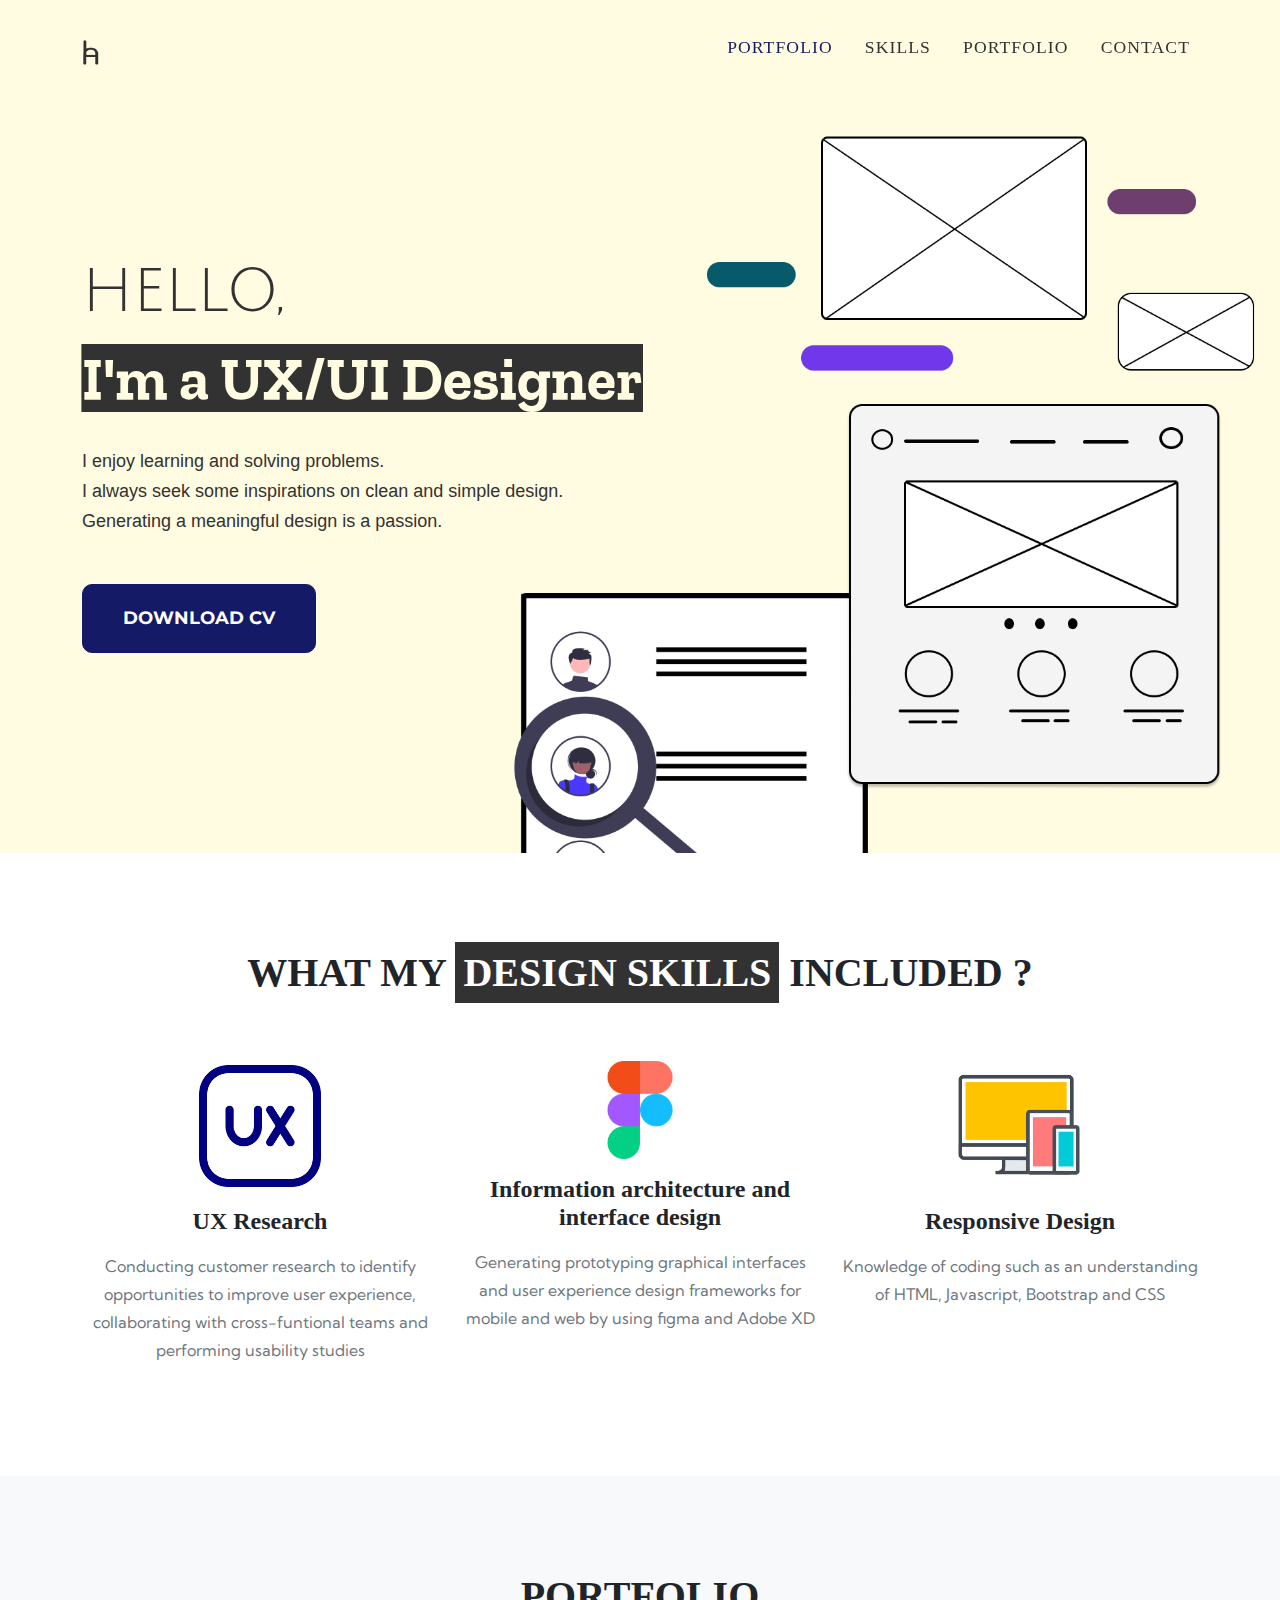
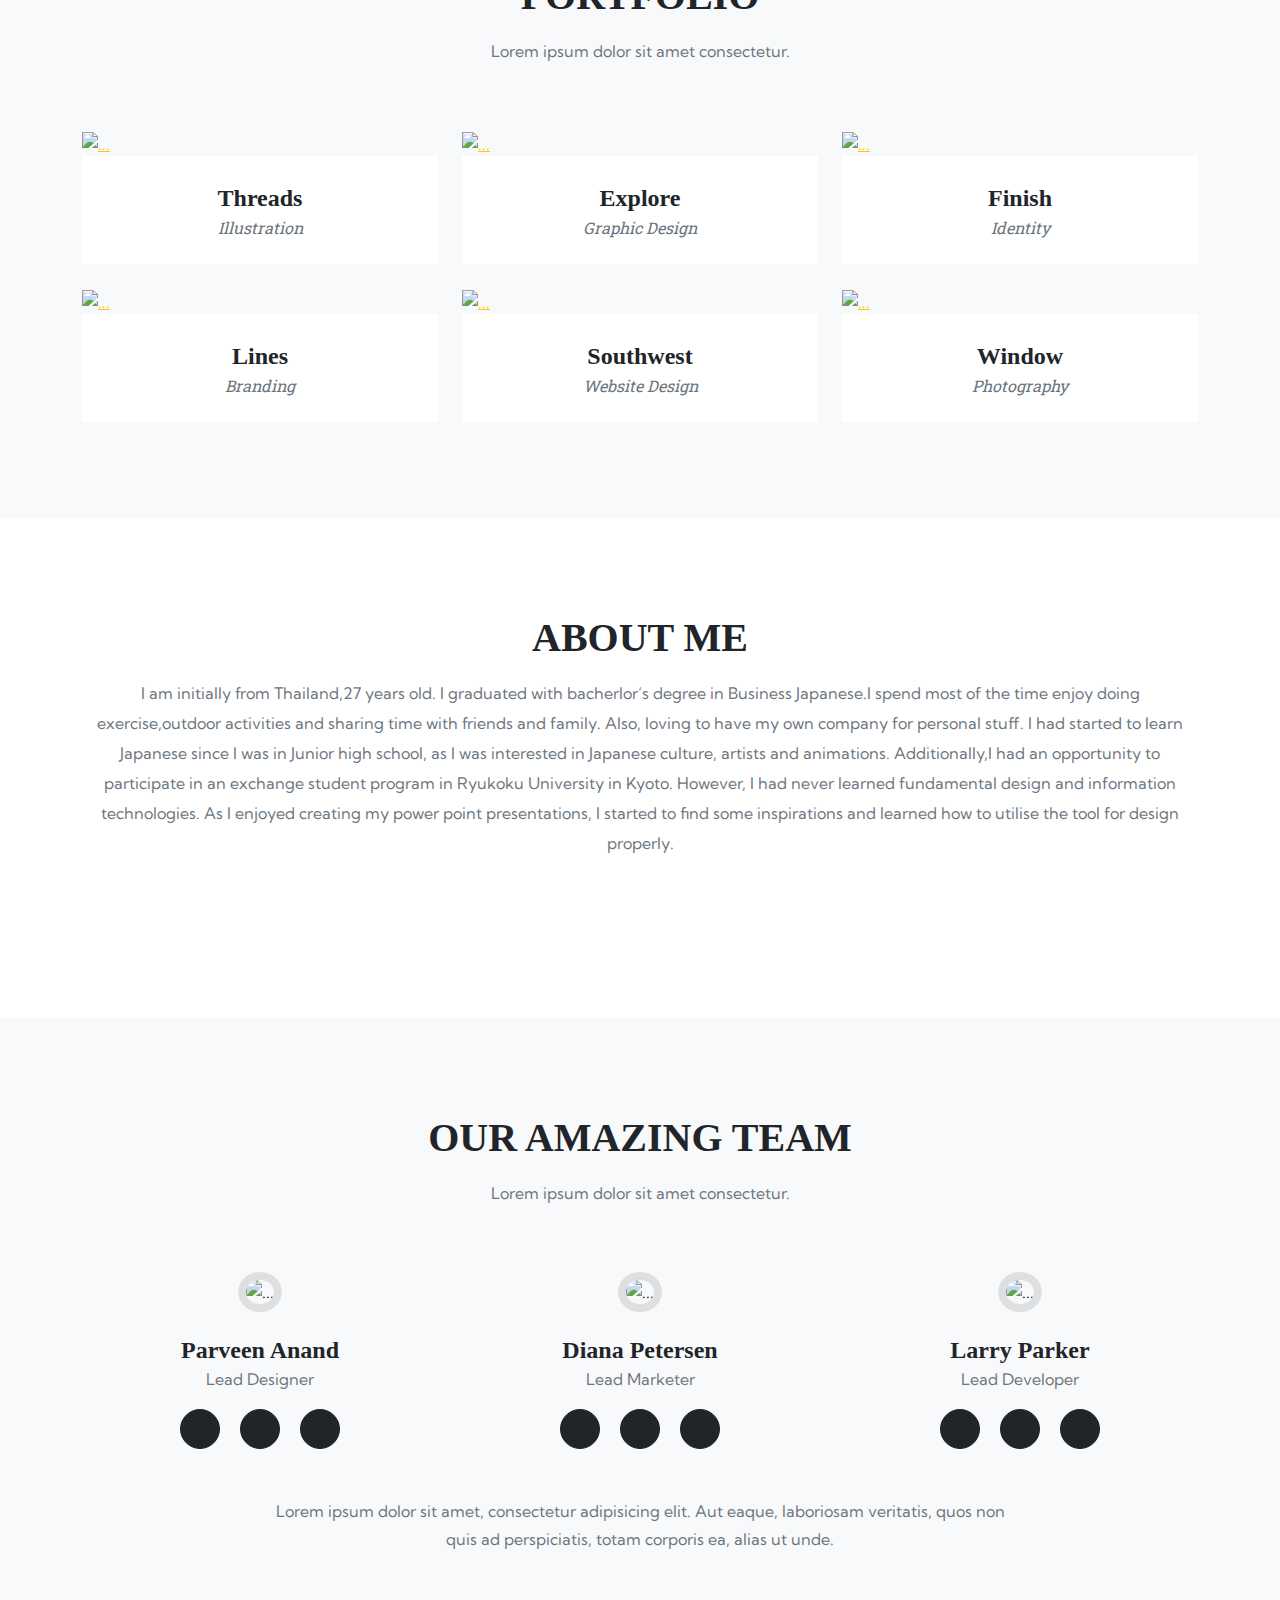
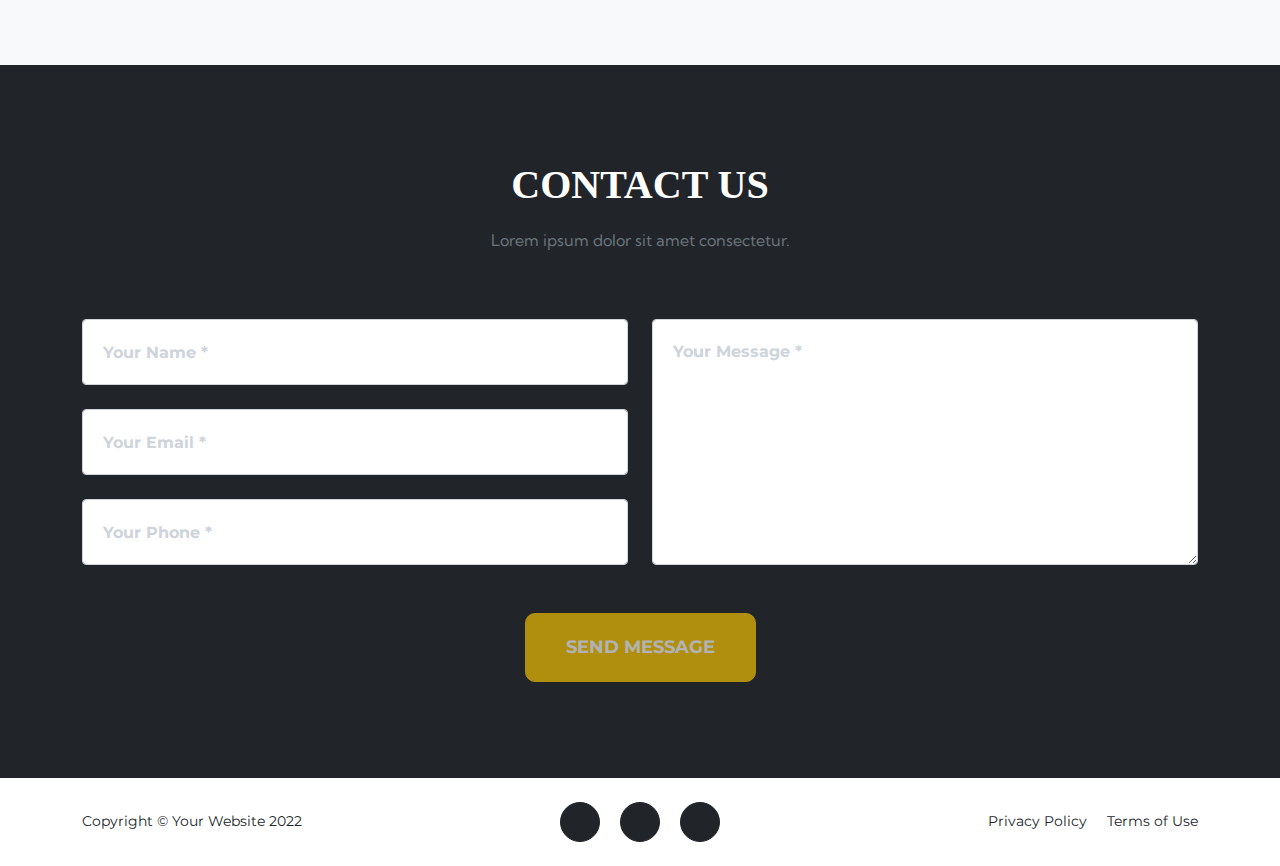
==== index2.html @ 6f72681f "added" ====
<!DOCTYPE html>
<html lang="en">
    <head>
        <meta charset="utf-8" />
        <meta name="viewport" content="width=device-width, initial-scale=1, shrink-to-fit=no" />
        <meta name="description" content="" />
        <meta name="author" content="" />
        <title>Agency - Start Bootstrap Theme</title>
        <!-- Favicon-->
        <link rel="icon" type="image/x-icon" href="assets/favicon.ico" />
        <!-- Font Awesome icons (free version)-->
        <script src="https://use.fontawesome.com/releases/v6.1.0/js/all.js" crossorigin="anonymous"></script>
        <!-- Google fonts-->
        <link href="https://fonts.googleapis.com/css2?family=Kumbh+Sans&display=swap" rel="stylesheet">
        <link href="https://fonts.googleapis.com/css2?family=Kosugi+Maru&family=Poiret+One&family=Zilla+Slab+Highlight&display=swap" rel="stylesheet">
        <link href="https://fonts.googleapis.com/css2?family=Julius+Sans+One&family=Zilla+Slab+Highlight:wght@700&display=swap" rel="stylesheet">
        <link href="https://fonts.googleapis.com/css2?family=Poiret+One&family=Zilla+Slab+Highlight&display=swap" rel="stylesheet">
        <link href="https://fonts.googleapis.com/css?family=Montserrat:400,700" rel="stylesheet" type="text/css" />
        <link href="https://fonts.googleapis.com/css?family=Roboto+Slab:400,100,300,700" rel="stylesheet" type="text/css" />
        <!-- Core theme CSS (includes Bootstrap)-->
        <link href="./css/styles2.css" rel="stylesheet" />
    </head>
    <body id="page-top">
        <!-- Navigation-->
        <nav class="navbar navbar-expand-lg fixed-top" id="mainNav">
            <div class="container">
                <a class="navbar-brand" href="#page-top"><img src="./logo5.png" alt="..." /></a>
                <button class="navbar-toggler" type="button" data-bs-toggle="collapse" data-bs-target="#navbarResponsive" aria-controls="navbarResponsive" aria-expanded="false" aria-label="Toggle navigation">
                    Menu
                    <i class="fas fa-bars ms-1"></i>
                </button>
                <div class="collapse navbar-collapse" id="navbarResponsive">
                    <ul class="navbar-nav text-uppercase ms-auto py-4 py-lg-0">
                        <li class="nav-item"><a class="nav-link" href="#portfolio">Portfolio</a></li>
                        <li class="nav-item"><a class="nav-link" href="#about">Skills</a></li>
                        <li class="nav-item"><a class="nav-link" href="#team">Portfolio</a></li>
                        <li class="nav-item"><a class="nav-link" href="#contact">Contact</a></li>
                    </ul>
                </div>
            </div>
        </nav>
        <!-- Masthead-->
        <header class="masthead">
            <div class="container">
                <div class="masthead-subheading">HELLO,</div>
                <div class="masthead-heading">I'm a UX/UI Designer</div>
                <div class="masthead-content">I enjoy learning and solving problems.
                    <br>I always seek some inspirations on clean and simple design. <br>Generating a meaningful design is a passion.</div>
                <a class="btn btn-primary btn-xl text-uppercase" href="#services">Download CV</a>
            </div>
        </header>
        <!-- Services-->
        <section class="page-section" id="services">
            <div class="container">
                <div class="text-center">
                    <h2 class="section-heading text-uppercase">What my <mark>design skills</mark>
                        included ?</h2>
                    <h3 class="section-subheading text-muted"></h3>
                </div>
                <div class="row text-center">
                    <div class="col-md-4">
                        <span class="fa-stack fa-4x">
                            <img src="./What-is-UX-Research.png" alt="" width="130px";>
                        </span>
                        <h4 class="my-3">UX Research</h4>
                        <p class="text-muted">Conducting customer research to identify opportunities to improve user experience, collaborating with cross-funtional teams and performing usability studies</p>
                    </div>
                    <div class="col-md-4">
                        <span class="fa-stack fa-4x">
                            <img src="./figma-1-logo.png" alt="" width="130px";>
                        </span>
                        <h4 class="my-3">Information architecture and interface design</h4>
                        <p class="text-muted">Generating prototyping graphical interfaces and user experience design frameworks for mobile and web by using figma and Adobe XD</p>
                    </div>
                    <div class="col-md-4">
                        <span class="fa-stack fa-4x">
                            <img src="./icon-responsive-9.jpg.png" alt=""width="130";>
                        </span>
                        <h4 class="my-3">Responsive Design</h4>
                        <p class="text-muted">Knowledge of coding such as an understanding of HTML, Javascript, Bootstrap and CSS</p>
                    </div>
                </div>
            </div>
        </section>
        <!-- Portfolio Grid-->
        <section class="page-section bg-light" id="portfolio">
            <div class="container">
                <div class="text-center">
                    <h2 class="section-heading text-uppercase">Portfolio</h2>
                    <h3 class="section-subheading text-muted">Lorem ipsum dolor sit amet consectetur.</h3>
                </div>
                <div class="row">
                    <div class="col-lg-4 col-sm-6 mb-4">
                        <!-- Portfolio item 1-->
                        <div class="portfolio-item">
                            <a class="portfolio-link" data-bs-toggle="modal" href="#portfolioModal1">
                                <div class="portfolio-hover">
                                    <div class="portfolio-hover-content"><i class="fas fa-plus fa-3x"></i></div>
                                </div>
                                <img class="img-fluid" src="assets/img/portfolio/1.jpg" alt="..." />
                            </a>
                            <div class="portfolio-caption">
                                <div class="portfolio-caption-heading">Threads</div>
                                <div class="portfolio-caption-subheading text-muted">Illustration</div>
                            </div>
                        </div>
                    </div>
                    <div class="col-lg-4 col-sm-6 mb-4">
                        <!-- Portfolio item 2-->
                        <div class="portfolio-item">
                            <a class="portfolio-link" data-bs-toggle="modal" href="#portfolioModal2">
                                <div class="portfolio-hover">
                                    <div class="portfolio-hover-content"><i class="fas fa-plus fa-3x"></i></div>
                                </div>
                                <img class="img-fluid" src="assets/img/portfolio/2.jpg" alt="..." />
                            </a>
                            <div class="portfolio-caption">
                                <div class="portfolio-caption-heading">Explore</div>
                                <div class="portfolio-caption-subheading text-muted">Graphic Design</div>
                            </div>
                        </div>
                    </div>
                    <div class="col-lg-4 col-sm-6 mb-4">
                        <!-- Portfolio item 3-->
                        <div class="portfolio-item">
                            <a class="portfolio-link" data-bs-toggle="modal" href="#portfolioModal3">
                                <div class="portfolio-hover">
                                    <div class="portfolio-hover-content"><i class="fas fa-plus fa-3x"></i></div>
                                </div>
                                <img class="img-fluid" src="assets/img/portfolio/3.jpg" alt="..." />
                            </a>
                            <div class="portfolio-caption">
                                <div class="portfolio-caption-heading">Finish</div>
                                <div class="portfolio-caption-subheading text-muted">Identity</div>
                            </div>
                        </div>
                    </div>
                    <div class="col-lg-4 col-sm-6 mb-4 mb-lg-0">
                        <!-- Portfolio item 4-->
                        <div class="portfolio-item">
                            <a class="portfolio-link" data-bs-toggle="modal" href="#portfolioModal4">
                                <div class="portfolio-hover">
                                    <div class="portfolio-hover-content"><i class="fas fa-plus fa-3x"></i></div>
                                </div>
                                <img class="img-fluid" src="assets/img/portfolio/4.jpg" alt="..." />
                            </a>
                            <div class="portfolio-caption">
                                <div class="portfolio-caption-heading">Lines</div>
                                <div class="portfolio-caption-subheading text-muted">Branding</div>
                            </div>
                        </div>
                    </div>
                    <div class="col-lg-4 col-sm-6 mb-4 mb-sm-0">
                        <!-- Portfolio item 5-->
                        <div class="portfolio-item">
                            <a class="portfolio-link" data-bs-toggle="modal" href="#portfolioModal5">
                                <div class="portfolio-hover">
                                    <div class="portfolio-hover-content"><i class="fas fa-plus fa-3x"></i></div>
                                </div>
                                <img class="img-fluid" src="assets/img/portfolio/5.jpg" alt="..." />
                            </a>
                            <div class="portfolio-caption">
                                <div class="portfolio-caption-heading">Southwest</div>
                                <div class="portfolio-caption-subheading text-muted">Website Design</div>
                            </div>
                        </div>
                    </div>
                    <div class="col-lg-4 col-sm-6">
                        <!-- Portfolio item 6-->
                        <div class="portfolio-item">
                            <a class="portfolio-link" data-bs-toggle="modal" href="#portfolioModal6">
                                <div class="portfolio-hover">
                                    <div class="portfolio-hover-content"><i class="fas fa-plus fa-3x"></i></div>
                                </div>
                                <img class="img-fluid" src="assets/img/portfolio/6.jpg" alt="..." />
                            </a>
                            <div class="portfolio-caption">
                                <div class="portfolio-caption-heading">Window</div>
                                <div class="portfolio-caption-subheading text-muted">Photography</div>
                            </div>
                        </div>
                    </div>
                </div>
            </div>
        </section>
        <!-- About-->
        <section class="page-section" id="about">
            <div class="container">
                <div class="text-center">
                    <h2 class="section-heading text-uppercase">About me</h2>
                    <h3 class="section-subheading text-muted">I am initially from Thailand,27 years old. I graduated with bacherlor’s degree in Business Japanese.I spend most of the time enjoy doing exercise,outdoor activities and sharing time with friends and family. 
                        Also, loving to have my own company for personal stuff. I had started to learn Japanese since I was in Junior high school,
                        as I was interested in Japanese culture, artists and animations. Additionally,I had an opportunity to participate in
                         an exchange student program in Ryukoku University in Kyoto. However, I had never learned fundamental design and information technologies. 
                         As I enjoyed creating my power point presentations, I started to find some inspirations and learned how to utilise 
                         the tool for design properly.</h3>
                </div>
               
            </div>
        </section>
        <!-- Team-->
        <section class="page-section bg-light" id="team">
            <div class="container">
                <div class="text-center">
                    <h2 class="section-heading text-uppercase">Our Amazing Team</h2>
                    <h3 class="section-subheading text-muted">Lorem ipsum dolor sit amet consectetur.</h3>
                </div>
                <div class="row">
                    <div class="col-lg-4">
                        <div class="team-member">
                            <img class="mx-auto rounded-circle" src="assets/img/team/1.jpg" alt="..." />
                            <h4>Parveen Anand</h4>
                            <p class="text-muted">Lead Designer</p>
                            <a class="btn btn-dark btn-social mx-2" href="#!" aria-label="Parveen Anand Twitter Profile"><i class="fab fa-twitter"></i></a>
                            <a class="btn btn-dark btn-social mx-2" href="#!" aria-label="Parveen Anand Facebook Profile"><i class="fab fa-facebook-f"></i></a>
                            <a class="btn btn-dark btn-social mx-2" href="#!" aria-label="Parveen Anand LinkedIn Profile"><i class="fab fa-linkedin-in"></i></a>
                        </div>
                    </div>
                    <div class="col-lg-4">
                        <div class="team-member">
                            <img class="mx-auto rounded-circle" src="assets/img/team/2.jpg" alt="..." />
                            <h4>Diana Petersen</h4>
                            <p class="text-muted">Lead Marketer</p>
                            <a class="btn btn-dark btn-social mx-2" href="#!" aria-label="Diana Petersen Twitter Profile"><i class="fab fa-twitter"></i></a>
                            <a class="btn btn-dark btn-social mx-2" href="#!" aria-label="Diana Petersen Facebook Profile"><i class="fab fa-facebook-f"></i></a>
                            <a class="btn btn-dark btn-social mx-2" href="#!" aria-label="Diana Petersen LinkedIn Profile"><i class="fab fa-linkedin-in"></i></a>
                        </div>
                    </div>
                    <div class="col-lg-4">
                        <div class="team-member">
                            <img class="mx-auto rounded-circle" src="assets/img/team/3.jpg" alt="..." />
                            <h4>Larry Parker</h4>
                            <p class="text-muted">Lead Developer</p>
                            <a class="btn btn-dark btn-social mx-2" href="#!" aria-label="Larry Parker Twitter Profile"><i class="fab fa-twitter"></i></a>
                            <a class="btn btn-dark btn-social mx-2" href="#!" aria-label="Larry Parker Facebook Profile"><i class="fab fa-facebook-f"></i></a>
                            <a class="btn btn-dark btn-social mx-2" href="#!" aria-label="Larry Parker LinkedIn Profile"><i class="fab fa-linkedin-in"></i></a>
                        </div>
                    </div>
                </div>
                <div class="row">
                    <div class="col-lg-8 mx-auto text-center"><p class="large text-muted">Lorem ipsum dolor sit amet, consectetur adipisicing elit. Aut eaque, laboriosam veritatis, quos non quis ad perspiciatis, totam corporis ea, alias ut unde.</p></div>
                </div>
            </div>
        </section>
        
        <!-- Contact-->
        <section class="page-section" id="contact">
            <div class="container">
                <div class="text-center">
                    <h2 class="section-heading text-uppercase">Contact Us</h2>
                    <h3 class="section-subheading text-muted">Lorem ipsum dolor sit amet consectetur.</h3>
                </div>
                <!-- * * * * * * * * * * * * * * *-->
                <!-- * * SB Forms Contact Form * *-->
                <!-- * * * * * * * * * * * * * * *-->
                <!-- This form is pre-integrated with SB Forms.-->
                <!-- To make this form functional, sign up at-->
                <!-- https://startbootstrap.com/solution/contact-forms-->
                <!-- to get an API token!-->
                <form id="contactForm" data-sb-form-api-token="API_TOKEN">
                    <div class="row align-items-stretch mb-5">
                        <div class="col-md-6">
                            <div class="form-group">
                                <!-- Name input-->
                                <input class="form-control" id="name" type="text" placeholder="Your Name *" data-sb-validations="required" />
                                <div class="invalid-feedback" data-sb-feedback="name:required">A name is required.</div>
                            </div>
                            <div class="form-group">
                                <!-- Email address input-->
                                <input class="form-control" id="email" type="email" placeholder="Your Email *" data-sb-validations="required,email" />
                                <div class="invalid-feedback" data-sb-feedback="email:required">An email is required.</div>
                                <div class="invalid-feedback" data-sb-feedback="email:email">Email is not valid.</div>
                            </div>
                            <div class="form-group mb-md-0">
                                <!-- Phone number input-->
                                <input class="form-control" id="phone" type="tel" placeholder="Your Phone *" data-sb-validations="required" />
                                <div class="invalid-feedback" data-sb-feedback="phone:required">A phone number is required.</div>
                            </div>
                        </div>
                        <div class="col-md-6">
                            <div class="form-group form-group-textarea mb-md-0">
                                <!-- Message input-->
                                <textarea class="form-control" id="message" placeholder="Your Message *" data-sb-validations="required"></textarea>
                                <div class="invalid-feedback" data-sb-feedback="message:required">A message is required.</div>
                            </div>
                        </div>
                    </div>
                    <!-- Submit success message-->
                    <!---->
                    <!-- This is what your users will see when the form-->
                    <!-- has successfully submitted-->
                    <div class="d-none" id="submitSuccessMessage">
                        <div class="text-center text-white mb-3">
                            <div class="fw-bolder">Form submission successful!</div>
                            To activate this form, sign up at
                            <br />
                            <a href="https://startbootstrap.com/solution/contact-forms">https://startbootstrap.com/solution/contact-forms</a>
                        </div>
                    </div>
                    <!-- Submit error message-->
                    <!---->
                    <!-- This is what your users will see when there is-->
                    <!-- an error submitting the form-->
                    <div class="d-none" id="submitErrorMessage"><div class="text-center text-danger mb-3">Error sending message!</div></div>
                    <!-- Submit Button-->
                    <div class="text-center"><button class="btn btn-primary btn-xl text-uppercase disabled" id="submitButton" type="submit">Send Message</button></div>
                </form>
            </div>
        </section>
        <!-- Footer-->
        <footer class="footer py-4">
            <div class="container">
                <div class="row align-items-center">
                    <div class="col-lg-4 text-lg-start">Copyright &copy; Your Website 2022</div>
                    <div class="col-lg-4 my-3 my-lg-0">
                        <a class="btn btn-dark btn-social mx-2" href="#!" aria-label="Twitter"><i class="fab fa-twitter"></i></a>
                        <a class="btn btn-dark btn-social mx-2" href="#!" aria-label="Facebook"><i class="fab fa-facebook-f"></i></a>
                        <a class="btn btn-dark btn-social mx-2" href="#!" aria-label="LinkedIn"><i class="fab fa-linkedin-in"></i></a>
                    </div>
                    <div class="col-lg-4 text-lg-end">
                        <a class="link-dark text-decoration-none me-3" href="#!">Privacy Policy</a>
                        <a class="link-dark text-decoration-none" href="#!">Terms of Use</a>
                    </div>
                </div>
            </div>
        </footer>
        <!-- Portfolio Modals-->
        <!-- Portfolio item 1 modal popup-->
        <div class="portfolio-modal modal fade" id="portfolioModal1" tabindex="-1" role="dialog" aria-hidden="true">
            <div class="modal-dialog">
                <div class="modal-content">
                    <div class="close-modal" data-bs-dismiss="modal"><img src="assets/img/close-icon.svg" alt="Close modal" /></div>
                    <div class="container">
                        <div class="row justify-content-center">
                            <div class="col-lg-8">
                                <div class="modal-body">
                                    <!-- Project details-->
                                    <h2 class="text-uppercase">Project Name</h2>
                                    <p class="item-intro text-muted">Lorem ipsum dolor sit amet consectetur.</p>
                                    <img class="img-fluid d-block mx-auto" src="assets/img/portfolio/1.jpg" alt="..." />
                                    <p>Use this area to describe your project. Lorem ipsum dolor sit amet, consectetur adipisicing elit. Est blanditiis dolorem culpa incidunt minus dignissimos deserunt repellat aperiam quasi sunt officia expedita beatae cupiditate, maiores repudiandae, nostrum, reiciendis facere nemo!</p>
                                    <ul class="list-inline">
                                        <li>
                                            <strong>Client:</strong>
                                            Threads
                                        </li>
                                        <li>
                                            <strong>Category:</strong>
                                            Illustration
                                        </li>
                                    </ul>
                                    <button class="btn btn-primary btn-xl text-uppercase" data-bs-dismiss="modal" type="button">
                                        <i class="fas fa-xmark me-1"></i>
                                        Close Project
                                    </button>
                                </div>
                            </div>
                        </div>
                    </div>
                </div>
            </div>
        </div>
        <!-- Portfolio item 2 modal popup-->
        <div class="portfolio-modal modal fade" id="portfolioModal2" tabindex="-1" role="dialog" aria-hidden="true">
            <div class="modal-dialog">
                <div class="modal-content">
                    <div class="close-modal" data-bs-dismiss="modal"><img src="assets/img/close-icon.svg" alt="Close modal" /></div>
                    <div class="container">
                        <div class="row justify-content-center">
                            <div class="col-lg-8">
                                <div class="modal-body">
                                    <!-- Project details-->
                                    <h2 class="text-uppercase">Project Name</h2>
                                    <p class="item-intro text-muted">Lorem ipsum dolor sit amet consectetur.</p>
                                    <img class="img-fluid d-block mx-auto" src="assets/img/portfolio/2.jpg" alt="..." />
                                    <p>Use this area to describe your project. Lorem ipsum dolor sit amet, consectetur adipisicing elit. Est blanditiis dolorem culpa incidunt minus dignissimos deserunt repellat aperiam quasi sunt officia expedita beatae cupiditate, maiores repudiandae, nostrum, reiciendis facere nemo!</p>
                                    <ul class="list-inline">
                                        <li>
                                            <strong>Client:</strong>
                                            Explore
                                        </li>
                                        <li>
                                            <strong>Category:</strong>
                                            Graphic Design
                                        </li>
                                    </ul>
                                    <button class="btn btn-primary btn-xl text-uppercase" data-bs-dismiss="modal" type="button">
                                        <i class="fas fa-xmark me-1"></i>
                                        Close Project
                                    </button>
                                </div>
                            </div>
                        </div>
                    </div>
                </div>
            </div>
        </div>
        <!-- Portfolio item 3 modal popup-->
        <div class="portfolio-modal modal fade" id="portfolioModal3" tabindex="-1" role="dialog" aria-hidden="true">
            <div class="modal-dialog">
                <div class="modal-content">
                    <div class="close-modal" data-bs-dismiss="modal"><img src="assets/img/close-icon.svg" alt="Close modal" /></div>
                    <div class="container">
                        <div class="row justify-content-center">
                            <div class="col-lg-8">
                                <div class="modal-body">
                                    <!-- Project details-->
                                    <h2 class="text-uppercase">Project Name</h2>
                                    <p class="item-intro text-muted">Lorem ipsum dolor sit amet consectetur.</p>
                                    <img class="img-fluid d-block mx-auto" src="assets/img/portfolio/3.jpg" alt="..." />
                                    <p>Use this area to describe your project. Lorem ipsum dolor sit amet, consectetur adipisicing elit. Est blanditiis dolorem culpa incidunt minus dignissimos deserunt repellat aperiam quasi sunt officia expedita beatae cupiditate, maiores repudiandae, nostrum, reiciendis facere nemo!</p>
                                    <ul class="list-inline">
                                        <li>
                                            <strong>Client:</strong>
                                            Finish
                                        </li>
                                        <li>
                                            <strong>Category:</strong>
                                            Identity
                                        </li>
                                    </ul>
                                    <button class="btn btn-primary btn-xl text-uppercase" data-bs-dismiss="modal" type="button">
                                        <i class="fas fa-xmark me-1"></i>
                                        Close Project
                                    </button>
                                </div>
                            </div>
                        </div>
                    </div>
                </div>
            </div>
        </div>
        <!-- Portfolio item 4 modal popup-->
        <div class="portfolio-modal modal fade" id="portfolioModal4" tabindex="-1" role="dialog" aria-hidden="true">
            <div class="modal-dialog">
                <div class="modal-content">
                    <div class="close-modal" data-bs-dismiss="modal"><img src="assets/img/close-icon.svg" alt="Close modal" /></div>
                    <div class="container">
                        <div class="row justify-content-center">
                            <div class="col-lg-8">
                                <div class="modal-body">
                                    <!-- Project details-->
                                    <h2 class="text-uppercase">Project Name</h2>
                                    <p class="item-intro text-muted">Lorem ipsum dolor sit amet consectetur.</p>
                                    <img class="img-fluid d-block mx-auto" src="assets/img/portfolio/4.jpg" alt="..." />
                                    <p>Use this area to describe your project. Lorem ipsum dolor sit amet, consectetur adipisicing elit. Est blanditiis dolorem culpa incidunt minus dignissimos deserunt repellat aperiam quasi sunt officia expedita beatae cupiditate, maiores repudiandae, nostrum, reiciendis facere nemo!</p>
                                    <ul class="list-inline">
                                        <li>
                                            <strong>Client:</strong>
                                            Lines
                                        </li>
                                        <li>
                                            <strong>Category:</strong>
                                            Branding
                                        </li>
                                    </ul>
                                    <button class="btn btn-primary btn-xl text-uppercase" data-bs-dismiss="modal" type="button">
                                        <i class="fas fa-xmark me-1"></i>
                                        Close Project
                                    </button>
                                </div>
                            </div>
                        </div>
                    </div>
                </div>
            </div>
        </div>
        <!-- Portfolio item 5 modal popup-->
        <div class="portfolio-modal modal fade" id="portfolioModal5" tabindex="-1" role="dialog" aria-hidden="true">
            <div class="modal-dialog">
                <div class="modal-content">
                    <div class="close-modal" data-bs-dismiss="modal"><img src="assets/img/close-icon.svg" alt="Close modal" /></div>
                    <div class="container">
                        <div class="row justify-content-center">
                            <div class="col-lg-8">
                                <div class="modal-body">
                                    <!-- Project details-->
                                    <h2 class="text-uppercase">Project Name</h2>
                                    <p class="item-intro text-muted">Lorem ipsum dolor sit amet consectetur.</p>
                                    <img class="img-fluid d-block mx-auto" src="assets/img/portfolio/5.jpg" alt="..." />
                                    <p>Use this area to describe your project. Lorem ipsum dolor sit amet, consectetur adipisicing elit. Est blanditiis dolorem culpa incidunt minus dignissimos deserunt repellat aperiam quasi sunt officia expedita beatae cupiditate, maiores repudiandae, nostrum, reiciendis facere nemo!</p>
                                    <ul class="list-inline">
                                        <li>
                                            <strong>Client:</strong>
                                            Southwest
                                        </li>
                                        <li>
                                            <strong>Category:</strong>
                                            Website Design
                                        </li>
                                    </ul>
                                    <button class="btn btn-primary btn-xl text-uppercase" data-bs-dismiss="modal" type="button">
                                        <i class="fas fa-xmark me-1"></i>
                                        Close Project
                                    </button>
                                </div>
                            </div>
                        </div>
                    </div>
                </div>
            </div>
        </div>
        <!-- Portfolio item 6 modal popup-->
        <div class="portfolio-modal modal fade" id="portfolioModal6" tabindex="-1" role="dialog" aria-hidden="true">
            <div class="modal-dialog">
                <div class="modal-content">
                    <div class="close-modal" data-bs-dismiss="modal"><img src="assets/img/close-icon.svg" alt="Close modal" /></div>
                    <div class="container">
                        <div class="row justify-content-center">
                            <div class="col-lg-8">
                                <div class="modal-body">
                                    <!-- Project details-->
                                    <h2 class="text-uppercase">Project Name</h2>
                                    <p class="item-intro text-muted">Lorem ipsum dolor sit amet consectetur.</p>
                                    <img class="img-fluid d-block mx-auto" src="assets/img/portfolio/6.jpg" alt="..." />
                                    <p>Use this area to describe your project. Lorem ipsum dolor sit amet, consectetur adipisicing elit. Est blanditiis dolorem culpa incidunt minus dignissimos deserunt repellat aperiam quasi sunt officia expedita beatae cupiditate, maiores repudiandae, nostrum, reiciendis facere nemo!</p>
                                    <ul class="list-inline">
                                        <li>
                                            <strong>Client:</strong>
                                            Window
                                        </li>
                                        <li>
                                            <strong>Category:</strong>
                                            Photography
                                        </li>
                                    </ul>
                                    <button class="btn btn-primary btn-xl text-uppercase" data-bs-dismiss="modal" type="button">
                                        <i class="fas fa-xmark me-1"></i>
                                        Close Project
                                    </button>
                                </div>
                            </div>
                        </div>
                    </div>
                </div>
            </div>
        </div>
        <!-- Bootstrap core JS-->
        <script src="https://cdn.jsdelivr.net/npm/bootstrap@5.1.3/dist/js/bootstrap.bundle.min.js"></script>
        <!-- Core theme JS-->
        <script src="js/scripts.js"></script>
        <!-- * * * * * * * * * * * * * * * * * * * * * * * * * * * * * * * * * * * * * * * *-->
        <!-- * *                               SB Forms JS                               * *-->
        <!-- * * Activate your form at https://startbootstrap.com/solution/contact-forms * *-->
        <!-- * * * * * * * * * * * * * * * * * * * * * * * * * * * * * * * * * * * * * * * *-->
        <script src="https://cdn.startbootstrap.com/sb-forms-latest.js"></script>
    </body>
</html>
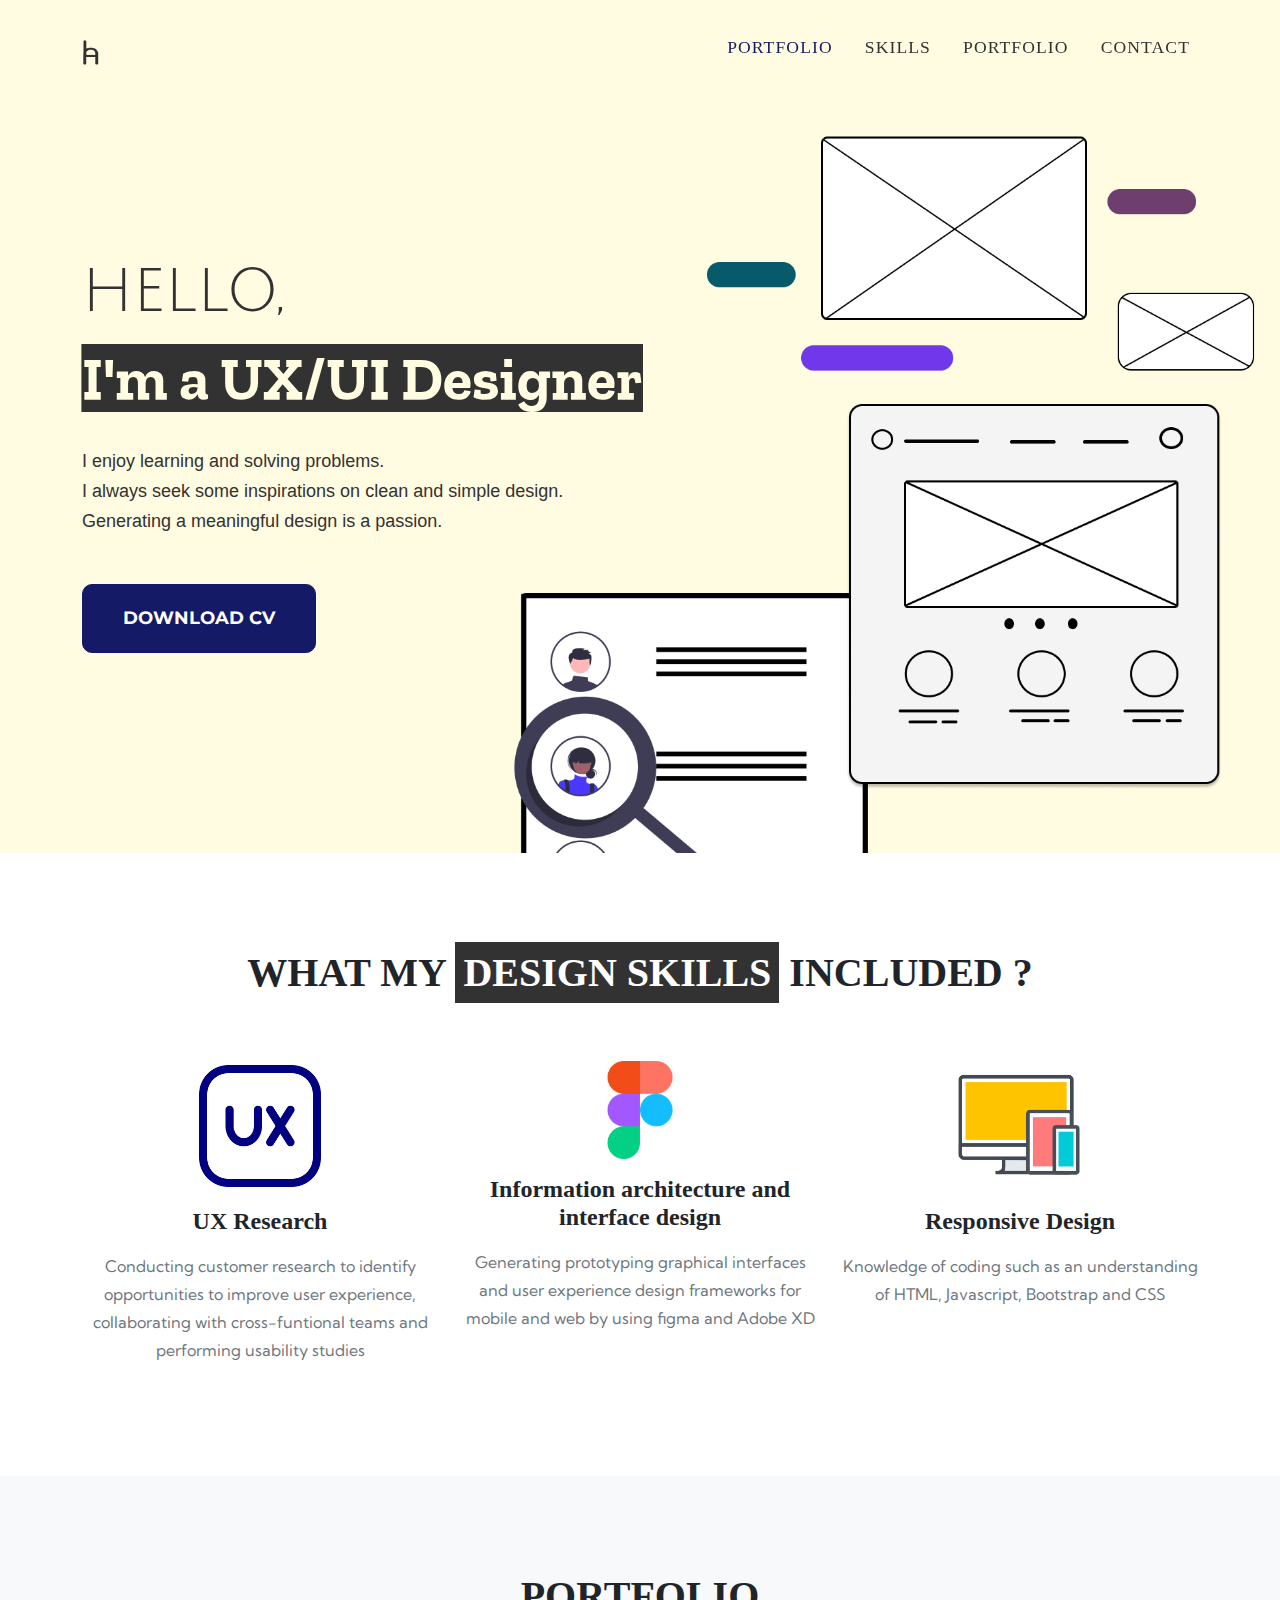
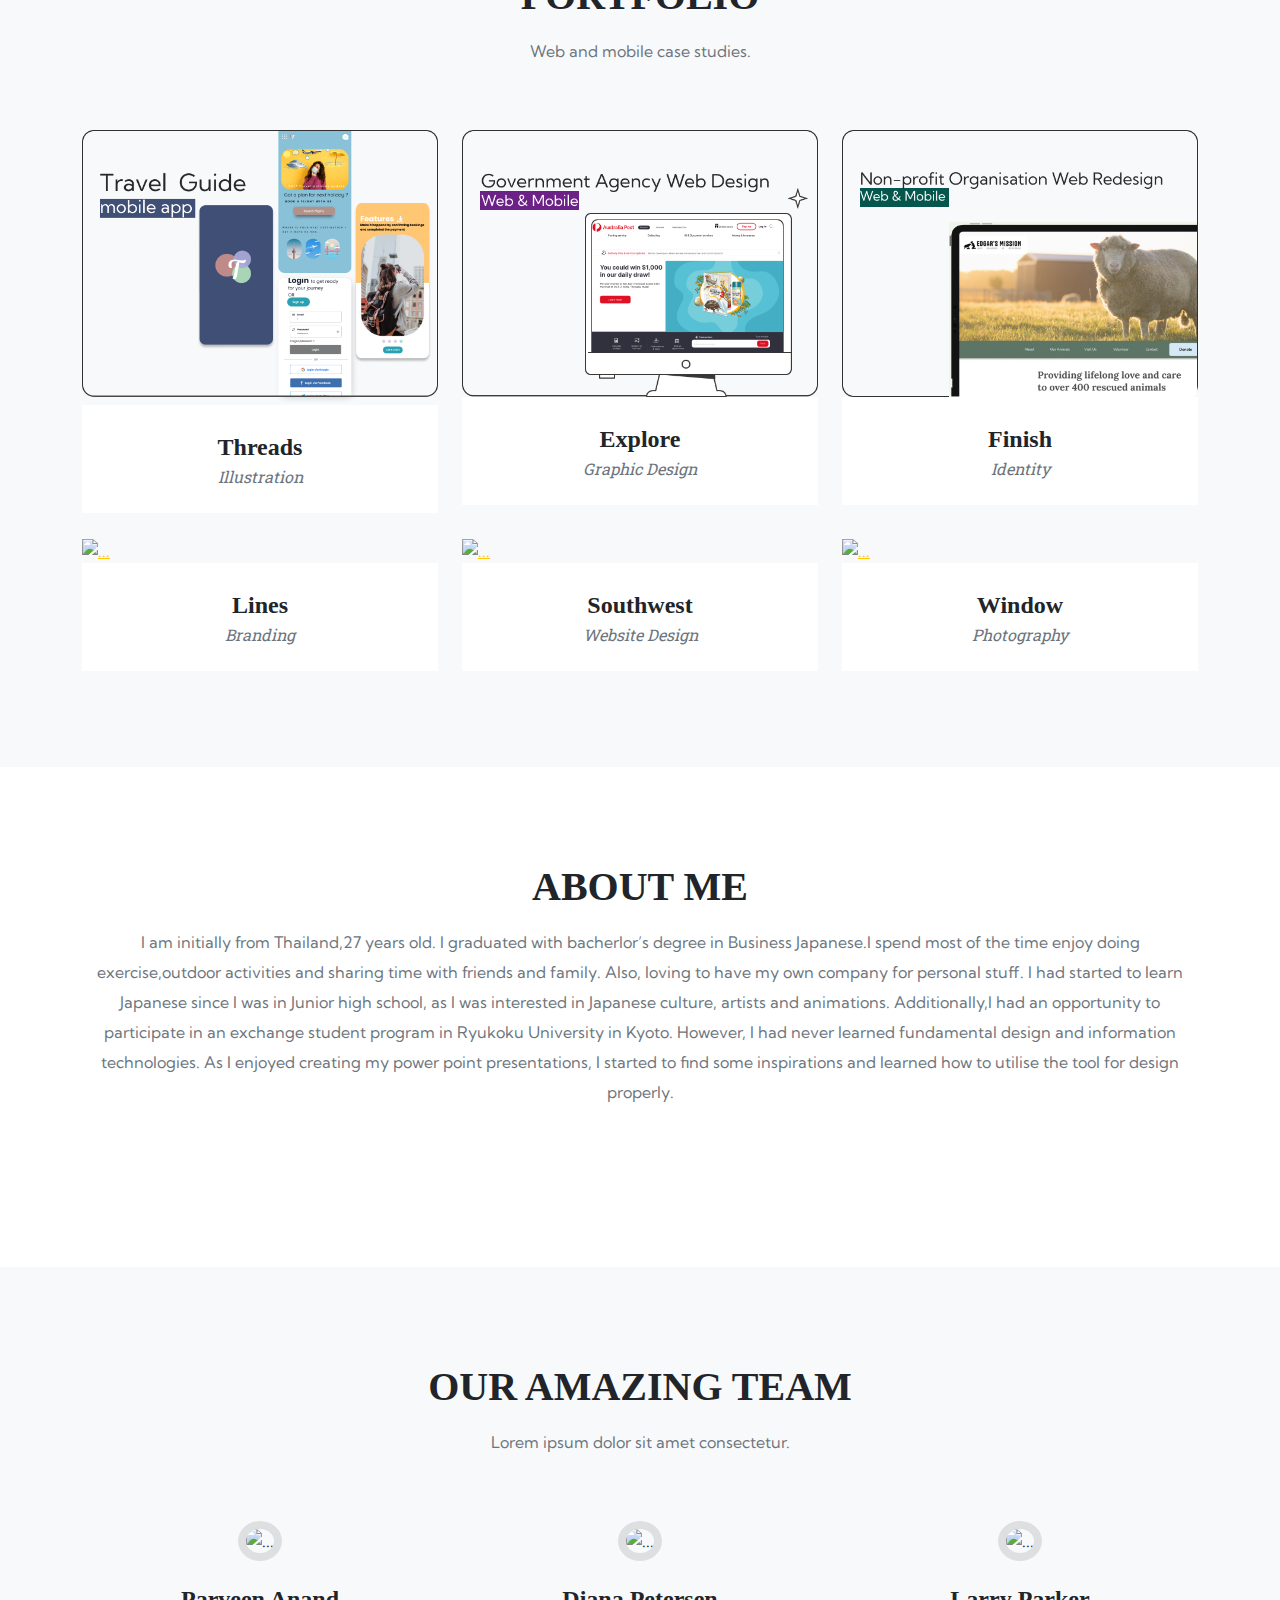
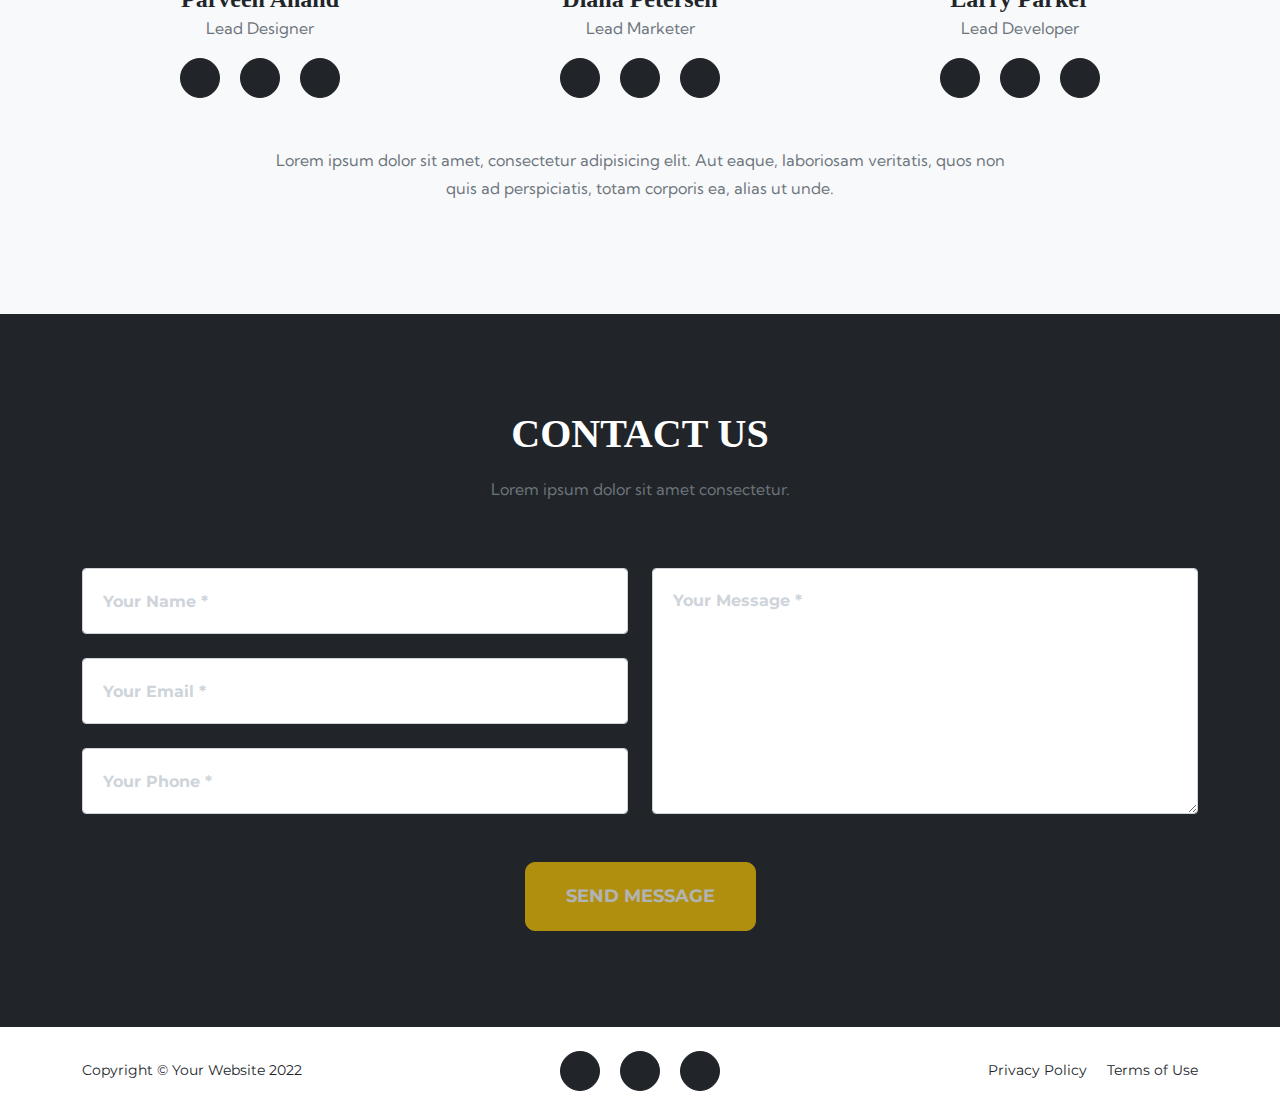
==== commit 79caf217: "added" ====
--- a/index2.html
+++ b/index2.html
@@ -87,7 +87,7 @@
             <div class="container">
                 <div class="text-center">
                     <h2 class="section-heading text-uppercase">Portfolio</h2>
-                    <h3 class="section-subheading text-muted">Lorem ipsum dolor sit amet consectetur.</h3>
+                    <h3 class="section-subheading text-muted">Web and mobile case studies.</h3>
                 </div>
                 <div class="row">
                     <div class="col-lg-4 col-sm-6 mb-4">
@@ -97,7 +97,7 @@
                                 <div class="portfolio-hover">
                                     <div class="portfolio-hover-content"><i class="fas fa-plus fa-3x"></i></div>
                                 </div>
-                                <img class="img-fluid" src="assets/img/portfolio/1.jpg" alt="..." />
+                                <img class="img-fluid" src="./c1-2.png" alt="..." />
                             </a>
                             <div class="portfolio-caption">
                                 <div class="portfolio-caption-heading">Threads</div>
@@ -112,7 +112,7 @@
                                 <div class="portfolio-hover">
                                     <div class="portfolio-hover-content"><i class="fas fa-plus fa-3x"></i></div>
                                 </div>
-                                <img class="img-fluid" src="assets/img/portfolio/2.jpg" alt="..." />
+                                <img class="img-fluid" src="./c2.png" alt="..." />
                             </a>
                             <div class="portfolio-caption">
                                 <div class="portfolio-caption-heading">Explore</div>
@@ -127,7 +127,7 @@
                                 <div class="portfolio-hover">
                                     <div class="portfolio-hover-content"><i class="fas fa-plus fa-3x"></i></div>
                                 </div>
-                                <img class="img-fluid" src="assets/img/portfolio/3.jpg" alt="..." />
+                                <img class="img-fluid" src="./c3.png" alt="..." />
                             </a>
                             <div class="portfolio-caption">
                                 <div class="portfolio-caption-heading">Finish</div>
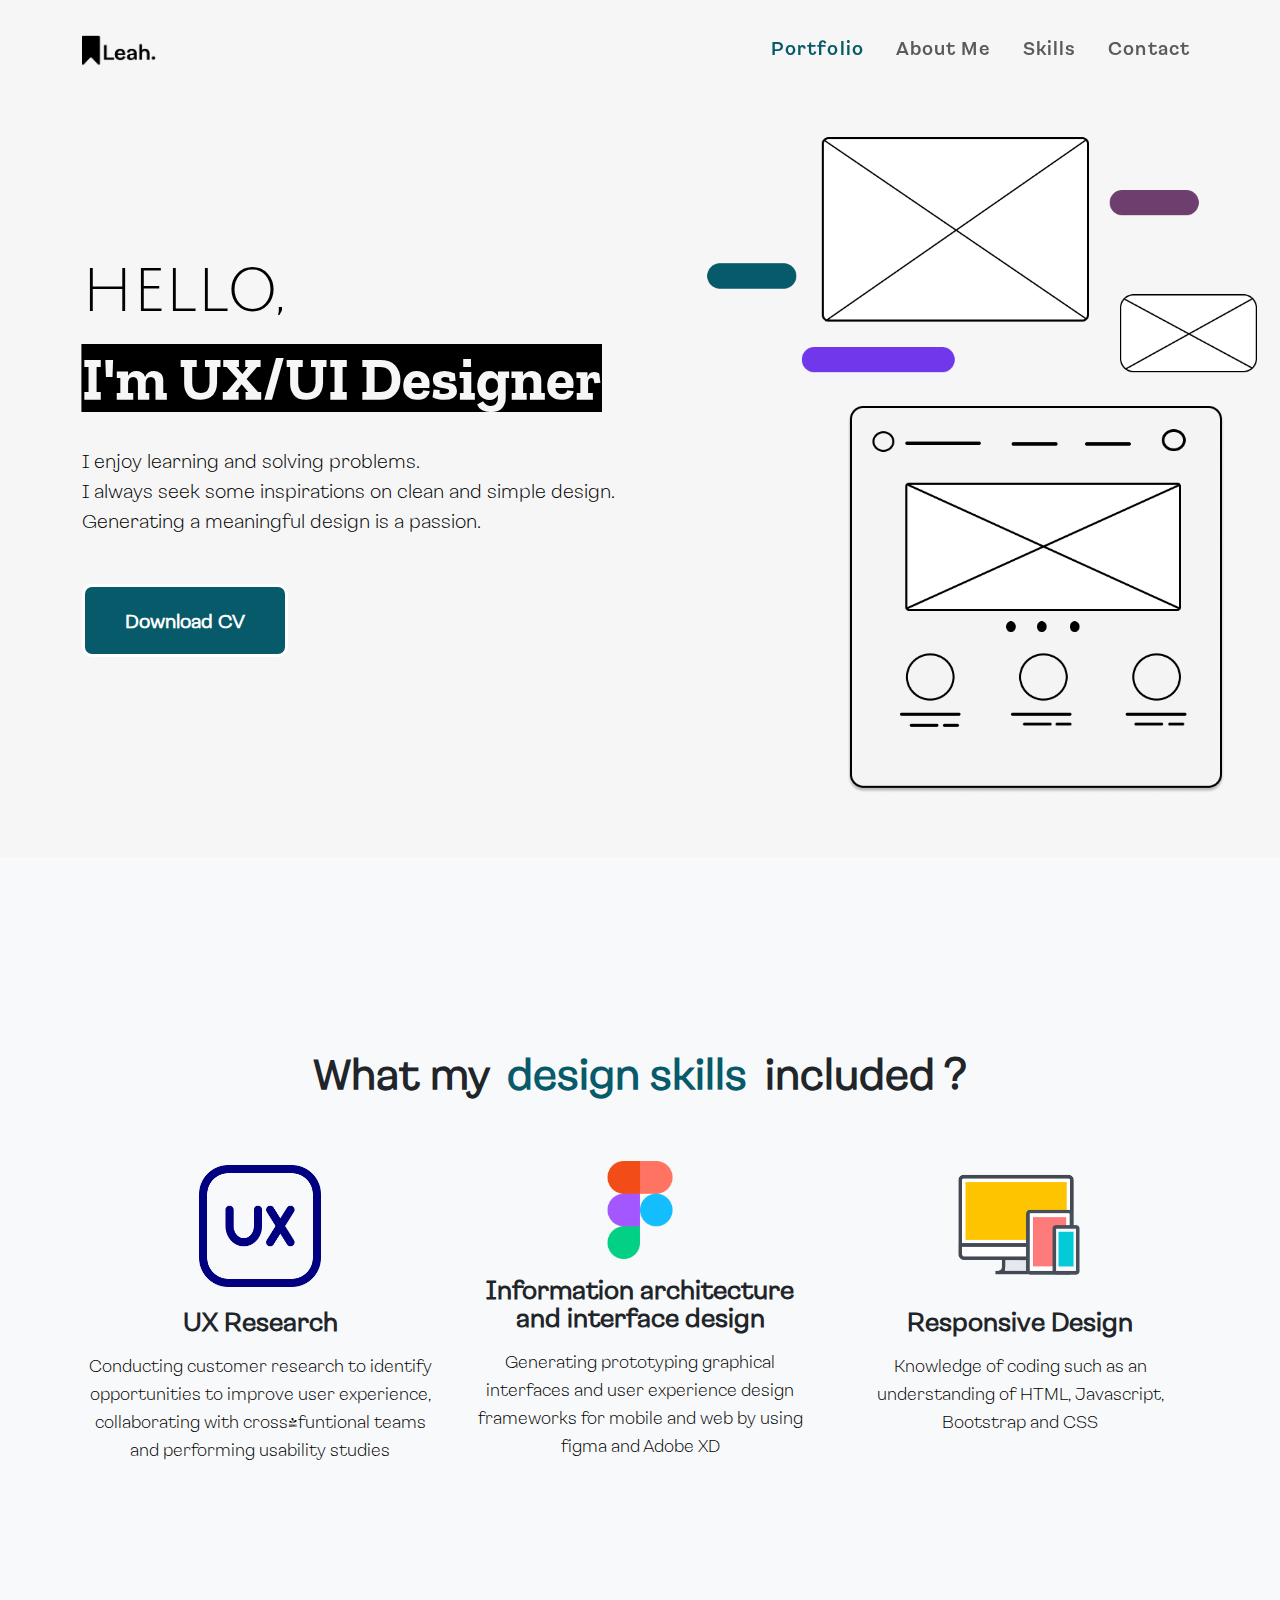
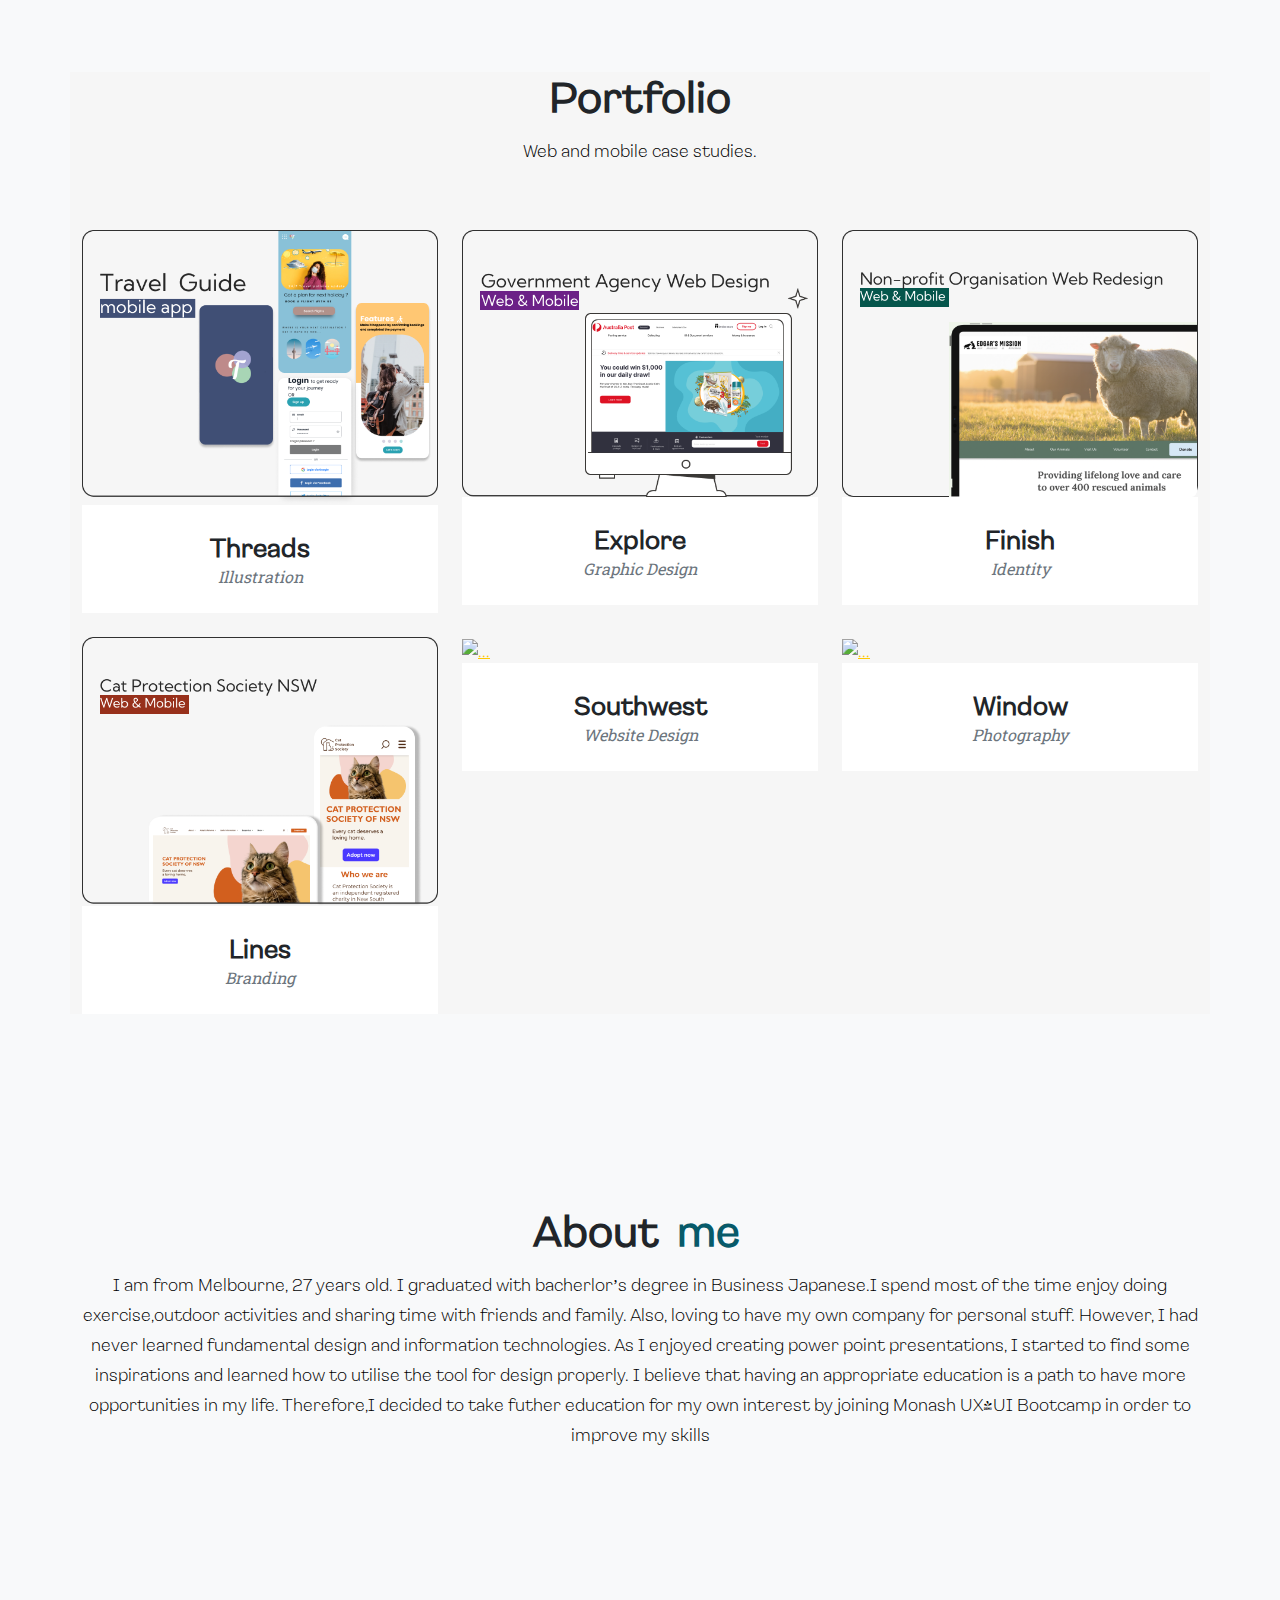
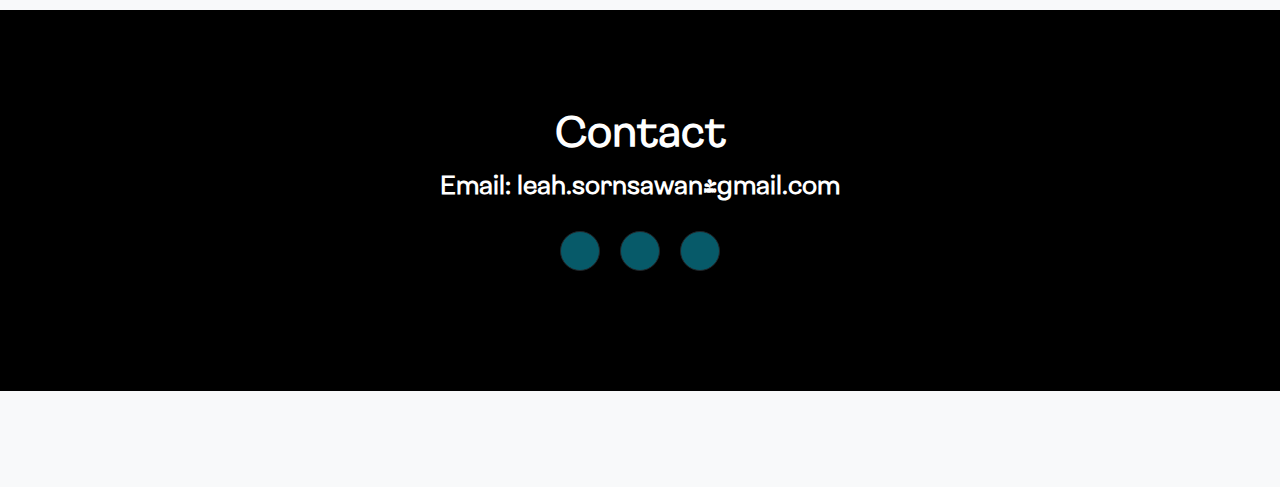
==== commit f28d60ec: "added" ====
--- a/index2.html
+++ b/index2.html
@@ -24,18 +24,20 @@
         <!-- Navigation-->
         <nav class="navbar navbar-expand-lg fixed-top" id="mainNav">
             <div class="container">
-                <a class="navbar-brand" href="#page-top"><img src="./logo5.png" alt="..." /></a>
+                <a class="navbar-brand" href="#page-top"><img src="./logo-img2.png" alt="..." /></a>
                 <button class="navbar-toggler" type="button" data-bs-toggle="collapse" data-bs-target="#navbarResponsive" aria-controls="navbarResponsive" aria-expanded="false" aria-label="Toggle navigation">
                     Menu
                     <i class="fas fa-bars ms-1"></i>
                 </button>
                 <div class="collapse navbar-collapse" id="navbarResponsive">
-                    <ul class="navbar-nav text-uppercase ms-auto py-4 py-lg-0">
+                    <ul class="navbar-nav ms-auto py-4 py-lg-0">
                         <li class="nav-item"><a class="nav-link" href="#portfolio">Portfolio</a></li>
-                        <li class="nav-item"><a class="nav-link" href="#about">Skills</a></li>
-                        <li class="nav-item"><a class="nav-link" href="#team">Portfolio</a></li>
+                        <li class="nav-item"><a class="nav-link" href="#about">About me</a></li>
+                        <li class="nav-item"><a class="nav-link" href="#team">Skills</a></li>
                         <li class="nav-item"><a class="nav-link" href="#contact">Contact</a></li>
                     </ul>
+
+                    <label for="nav-toggle" class="nav-toggle-label">
                 </div>
             </div>
         </nav>
@@ -43,50 +45,56 @@
         <header class="masthead">
             <div class="container">
                 <div class="masthead-subheading">HELLO,</div>
-                <div class="masthead-heading">I'm a UX/UI Designer</div>
+                <div class="masthead-heading">I'm UX/UI Designer</div>
                 <div class="masthead-content">I enjoy learning and solving problems.
                     <br>I always seek some inspirations on clean and simple design. <br>Generating a meaningful design is a passion.</div>
-                <a class="btn btn-primary btn-xl text-uppercase" href="#services">Download CV</a>
+                <a class="btn btn-primary btn-xl " href="#services">Download CV</a>
             </div>
         </header>
-        <!-- Services-->
-        <section class="page-section" id="services">
-            <div class="container">
-                <div class="text-center">
-                    <h2 class="section-heading text-uppercase">What my <mark>design skills</mark>
-                        included ?</h2>
-                    <h3 class="section-subheading text-muted"></h3>
-                </div>
-                <div class="row text-center">
-                    <div class="col-md-4">
-                        <span class="fa-stack fa-4x">
-                            <img src="./What-is-UX-Research.png" alt="" width="130px";>
-                        </span>
-                        <h4 class="my-3">UX Research</h4>
-                        <p class="text-muted">Conducting customer research to identify opportunities to improve user experience, collaborating with cross-funtional teams and performing usability studies</p>
-                    </div>
-                    <div class="col-md-4">
-                        <span class="fa-stack fa-4x">
-                            <img src="./figma-1-logo.png" alt="" width="130px";>
-                        </span>
-                        <h4 class="my-3">Information architecture and interface design</h4>
-                        <p class="text-muted">Generating prototyping graphical interfaces and user experience design frameworks for mobile and web by using figma and Adobe XD</p>
-                    </div>
-                    <div class="col-md-4">
-                        <span class="fa-stack fa-4x">
-                            <img src="./icon-responsive-9.jpg.png" alt=""width="130";>
-                        </span>
-                        <h4 class="my-3">Responsive Design</h4>
-                        <p class="text-muted">Knowledge of coding such as an understanding of HTML, Javascript, Bootstrap and CSS</p>
-                    </div>
-                </div>
-            </div>
-        </section>
+        <!-- Skills-->
+         
+         <section class="page-section bg-light" id="team">
+            <section class="page-section" id="services">
+                <div class="container">
+                    <div class="text-center">
+                        <h2 class="section-heading">What my <mark>design skills</mark>
+                            included ?</h2>
+                        <h3 class="section-subheading text-muted"></h3>
+                    </div>
+                    <div class="row text-center">
+                        <div class="col-md-4">
+                            <span class="fa-stack fa-4x">
+                                <img src="./What-is-UX-Research.png" alt="" width="130px";>
+                            </span>
+                            <h4 class="my-3">UX Research</h4>
+                            <p class="text-muted">Conducting customer research to identify opportunities to improve user experience, collaborating with cross-funtional teams and performing usability studies</p>
+                        </div>
+                        <div class="col-md-4">
+                            <span class="fa-stack fa-4x">
+                                <img src="./figma-1-logo.png" alt="" width="130px";>
+                            </span>
+                            <h4 class="my-3">Information architecture and interface design</h4>
+                            <p class="text-muted">Generating prototyping graphical interfaces and user experience design frameworks for mobile and web by using figma and Adobe XD</p>
+                        </div>
+                        <div class="col-md-4">
+                            <span class="fa-stack fa-4x">
+                                <img src="./icon-responsive-9.jpg.png" alt=""width="130";>
+                            </span>
+                            <h4 class="my-3">Responsive Design</h4>
+                            <p class="text-muted">Knowledge of coding such as an understanding of HTML, Javascript, Bootstrap and CSS</p>
+                        </div>
+                    </div>
+                </div>
+            </section>
+        
+
+
+        
         <!-- Portfolio Grid-->
         <section class="page-section bg-light" id="portfolio">
             <div class="container">
                 <div class="text-center">
-                    <h2 class="section-heading text-uppercase">Portfolio</h2>
+                    <h2 class="section-heading">Portfolio</h2>
                     <h3 class="section-subheading text-muted">Web and mobile case studies.</h3>
                 </div>
                 <div class="row">
@@ -142,7 +150,7 @@
                                 <div class="portfolio-hover">
                                     <div class="portfolio-hover-content"><i class="fas fa-plus fa-3x"></i></div>
                                 </div>
-                                <img class="img-fluid" src="assets/img/portfolio/4.jpg" alt="..." />
+                                <img class="img-fluid" src="./C4.png" alt="..." />
                             </a>
                             <div class="portfolio-caption">
                                 <div class="portfolio-caption-heading">Lines</div>
@@ -187,59 +195,14 @@
         <section class="page-section" id="about">
             <div class="container">
                 <div class="text-center">
-                    <h2 class="section-heading text-uppercase">About me</h2>
-                    <h3 class="section-subheading text-muted">I am initially from Thailand,27 years old. I graduated with bacherlor’s degree in Business Japanese.I spend most of the time enjoy doing exercise,outdoor activities and sharing time with friends and family. 
-                        Also, loving to have my own company for personal stuff. I had started to learn Japanese since I was in Junior high school,
-                        as I was interested in Japanese culture, artists and animations. Additionally,I had an opportunity to participate in
-                         an exchange student program in Ryukoku University in Kyoto. However, I had never learned fundamental design and information technologies. 
-                         As I enjoyed creating my power point presentations, I started to find some inspirations and learned how to utilise 
-                         the tool for design properly.</h3>
+                    <h2 class="section-heading ">About <mark>me</mark></h2>
+                    <h3 class="section-subheading text-muted">I am from Melbourne, 27 years old.  I graduated with bacherlor’s degree in Business Japanese.I spend most of the time enjoy doing exercise,outdoor activities and sharing time with friends and family. 
+                        Also, loving to have my own company for personal stuff.
+                        However, I had never learned fundamental design and information technologies. 
+                         As I enjoyed creating power point presentations, I started to find some inspirations and learned how to utilise 
+                         the tool for design properly. I believe that having an appropriate education is a path to have more opportunities in my life. Therefore,I decided to take futher education for my own interest by joining Monash UX/UI Bootcamp in order to improve my skills </h3>
                 </div>
                
-            </div>
-        </section>
-        <!-- Team-->
-        <section class="page-section bg-light" id="team">
-            <div class="container">
-                <div class="text-center">
-                    <h2 class="section-heading text-uppercase">Our Amazing Team</h2>
-                    <h3 class="section-subheading text-muted">Lorem ipsum dolor sit amet consectetur.</h3>
-                </div>
-                <div class="row">
-                    <div class="col-lg-4">
-                        <div class="team-member">
-                            <img class="mx-auto rounded-circle" src="assets/img/team/1.jpg" alt="..." />
-                            <h4>Parveen Anand</h4>
-                            <p class="text-muted">Lead Designer</p>
-                            <a class="btn btn-dark btn-social mx-2" href="#!" aria-label="Parveen Anand Twitter Profile"><i class="fab fa-twitter"></i></a>
-                            <a class="btn btn-dark btn-social mx-2" href="#!" aria-label="Parveen Anand Facebook Profile"><i class="fab fa-facebook-f"></i></a>
-                            <a class="btn btn-dark btn-social mx-2" href="#!" aria-label="Parveen Anand LinkedIn Profile"><i class="fab fa-linkedin-in"></i></a>
-                        </div>
-                    </div>
-                    <div class="col-lg-4">
-                        <div class="team-member">
-                            <img class="mx-auto rounded-circle" src="assets/img/team/2.jpg" alt="..." />
-                            <h4>Diana Petersen</h4>
-                            <p class="text-muted">Lead Marketer</p>
-                            <a class="btn btn-dark btn-social mx-2" href="#!" aria-label="Diana Petersen Twitter Profile"><i class="fab fa-twitter"></i></a>
-                            <a class="btn btn-dark btn-social mx-2" href="#!" aria-label="Diana Petersen Facebook Profile"><i class="fab fa-facebook-f"></i></a>
-                            <a class="btn btn-dark btn-social mx-2" href="#!" aria-label="Diana Petersen LinkedIn Profile"><i class="fab fa-linkedin-in"></i></a>
-                        </div>
-                    </div>
-                    <div class="col-lg-4">
-                        <div class="team-member">
-                            <img class="mx-auto rounded-circle" src="assets/img/team/3.jpg" alt="..." />
-                            <h4>Larry Parker</h4>
-                            <p class="text-muted">Lead Developer</p>
-                            <a class="btn btn-dark btn-social mx-2" href="#!" aria-label="Larry Parker Twitter Profile"><i class="fab fa-twitter"></i></a>
-                            <a class="btn btn-dark btn-social mx-2" href="#!" aria-label="Larry Parker Facebook Profile"><i class="fab fa-facebook-f"></i></a>
-                            <a class="btn btn-dark btn-social mx-2" href="#!" aria-label="Larry Parker LinkedIn Profile"><i class="fab fa-linkedin-in"></i></a>
-                        </div>
-                    </div>
-                </div>
-                <div class="row">
-                    <div class="col-lg-8 mx-auto text-center"><p class="large text-muted">Lorem ipsum dolor sit amet, consectetur adipisicing elit. Aut eaque, laboriosam veritatis, quos non quis ad perspiciatis, totam corporis ea, alias ut unde.</p></div>
-                </div>
             </div>
         </section>
         
@@ -247,8 +210,9 @@
         <section class="page-section" id="contact">
             <div class="container">
                 <div class="text-center">
-                    <h2 class="section-heading text-uppercase">Contact Us</h2>
-                    <h3 class="section-subheading text-muted">Lorem ipsum dolor sit amet consectetur.</h3>
+                    <h2 class="section-heading">Contact</h2>
+                    <h4 class="section-heading">Email: leah.sornsawan@gmail.com</h4>
+                    
                 </div>
                 <!-- * * * * * * * * * * * * * * *-->
                 <!-- * * SB Forms Contact Form * *-->
@@ -257,70 +221,18 @@
                 <!-- To make this form functional, sign up at-->
                 <!-- https://startbootstrap.com/solution/contact-forms-->
                 <!-- to get an API token!-->
-                <form id="contactForm" data-sb-form-api-token="API_TOKEN">
-                    <div class="row align-items-stretch mb-5">
-                        <div class="col-md-6">
-                            <div class="form-group">
-                                <!-- Name input-->
-                                <input class="form-control" id="name" type="text" placeholder="Your Name *" data-sb-validations="required" />
-                                <div class="invalid-feedback" data-sb-feedback="name:required">A name is required.</div>
-                            </div>
-                            <div class="form-group">
-                                <!-- Email address input-->
-                                <input class="form-control" id="email" type="email" placeholder="Your Email *" data-sb-validations="required,email" />
-                                <div class="invalid-feedback" data-sb-feedback="email:required">An email is required.</div>
-                                <div class="invalid-feedback" data-sb-feedback="email:email">Email is not valid.</div>
-                            </div>
-                            <div class="form-group mb-md-0">
-                                <!-- Phone number input-->
-                                <input class="form-control" id="phone" type="tel" placeholder="Your Phone *" data-sb-validations="required" />
-                                <div class="invalid-feedback" data-sb-feedback="phone:required">A phone number is required.</div>
-                            </div>
-                        </div>
-                        <div class="col-md-6">
-                            <div class="form-group form-group-textarea mb-md-0">
-                                <!-- Message input-->
-                                <textarea class="form-control" id="message" placeholder="Your Message *" data-sb-validations="required"></textarea>
-                                <div class="invalid-feedback" data-sb-feedback="message:required">A message is required.</div>
-                            </div>
-                        </div>
-                    </div>
-                    <!-- Submit success message-->
-                    <!---->
-                    <!-- This is what your users will see when the form-->
-                    <!-- has successfully submitted-->
-                    <div class="d-none" id="submitSuccessMessage">
-                        <div class="text-center text-white mb-3">
-                            <div class="fw-bolder">Form submission successful!</div>
-                            To activate this form, sign up at
-                            <br />
-                            <a href="https://startbootstrap.com/solution/contact-forms">https://startbootstrap.com/solution/contact-forms</a>
-                        </div>
-                    </div>
-                    <!-- Submit error message-->
-                    <!---->
-                    <!-- This is what your users will see when there is-->
-                    <!-- an error submitting the form-->
-                    <div class="d-none" id="submitErrorMessage"><div class="text-center text-danger mb-3">Error sending message!</div></div>
-                    <!-- Submit Button-->
-                    <div class="text-center"><button class="btn btn-primary btn-xl text-uppercase disabled" id="submitButton" type="submit">Send Message</button></div>
-                </form>
-            </div>
-        </section>
+               
         <!-- Footer-->
         <footer class="footer py-4">
             <div class="container">
                 <div class="row align-items-center">
-                    <div class="col-lg-4 text-lg-start">Copyright &copy; Your Website 2022</div>
+                    <div class="col-lg-4 text-lg-start"></div>
                     <div class="col-lg-4 my-3 my-lg-0">
-                        <a class="btn btn-dark btn-social mx-2" href="#!" aria-label="Twitter"><i class="fab fa-twitter"></i></a>
+                        <a class="btn btn-dark btn-social mx-2" href="#!" aria-label="instagram"><i class="fab fa-instagram"></i></a>
                         <a class="btn btn-dark btn-social mx-2" href="#!" aria-label="Facebook"><i class="fab fa-facebook-f"></i></a>
                         <a class="btn btn-dark btn-social mx-2" href="#!" aria-label="LinkedIn"><i class="fab fa-linkedin-in"></i></a>
                     </div>
-                    <div class="col-lg-4 text-lg-end">
-                        <a class="link-dark text-decoration-none me-3" href="#!">Privacy Policy</a>
-                        <a class="link-dark text-decoration-none" href="#!">Terms of Use</a>
-                    </div>
+                   
                 </div>
             </div>
         </footer>
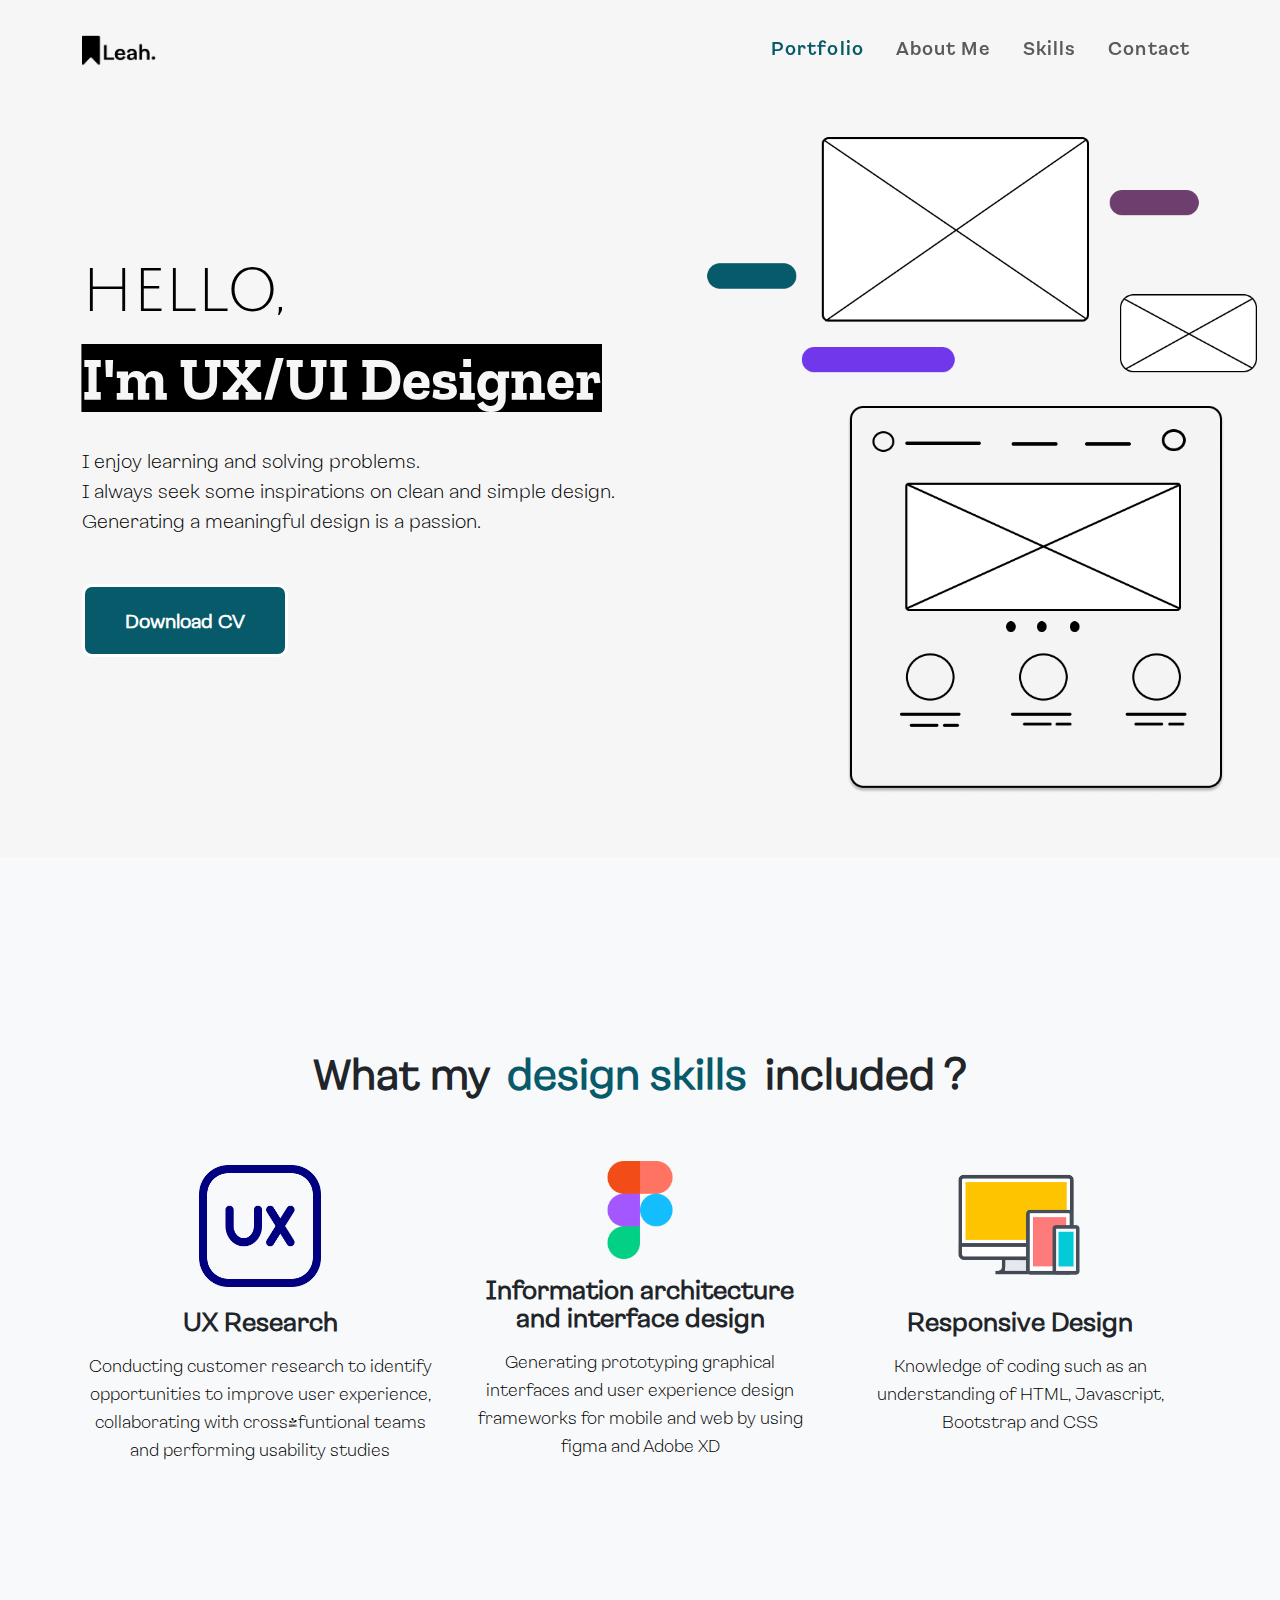
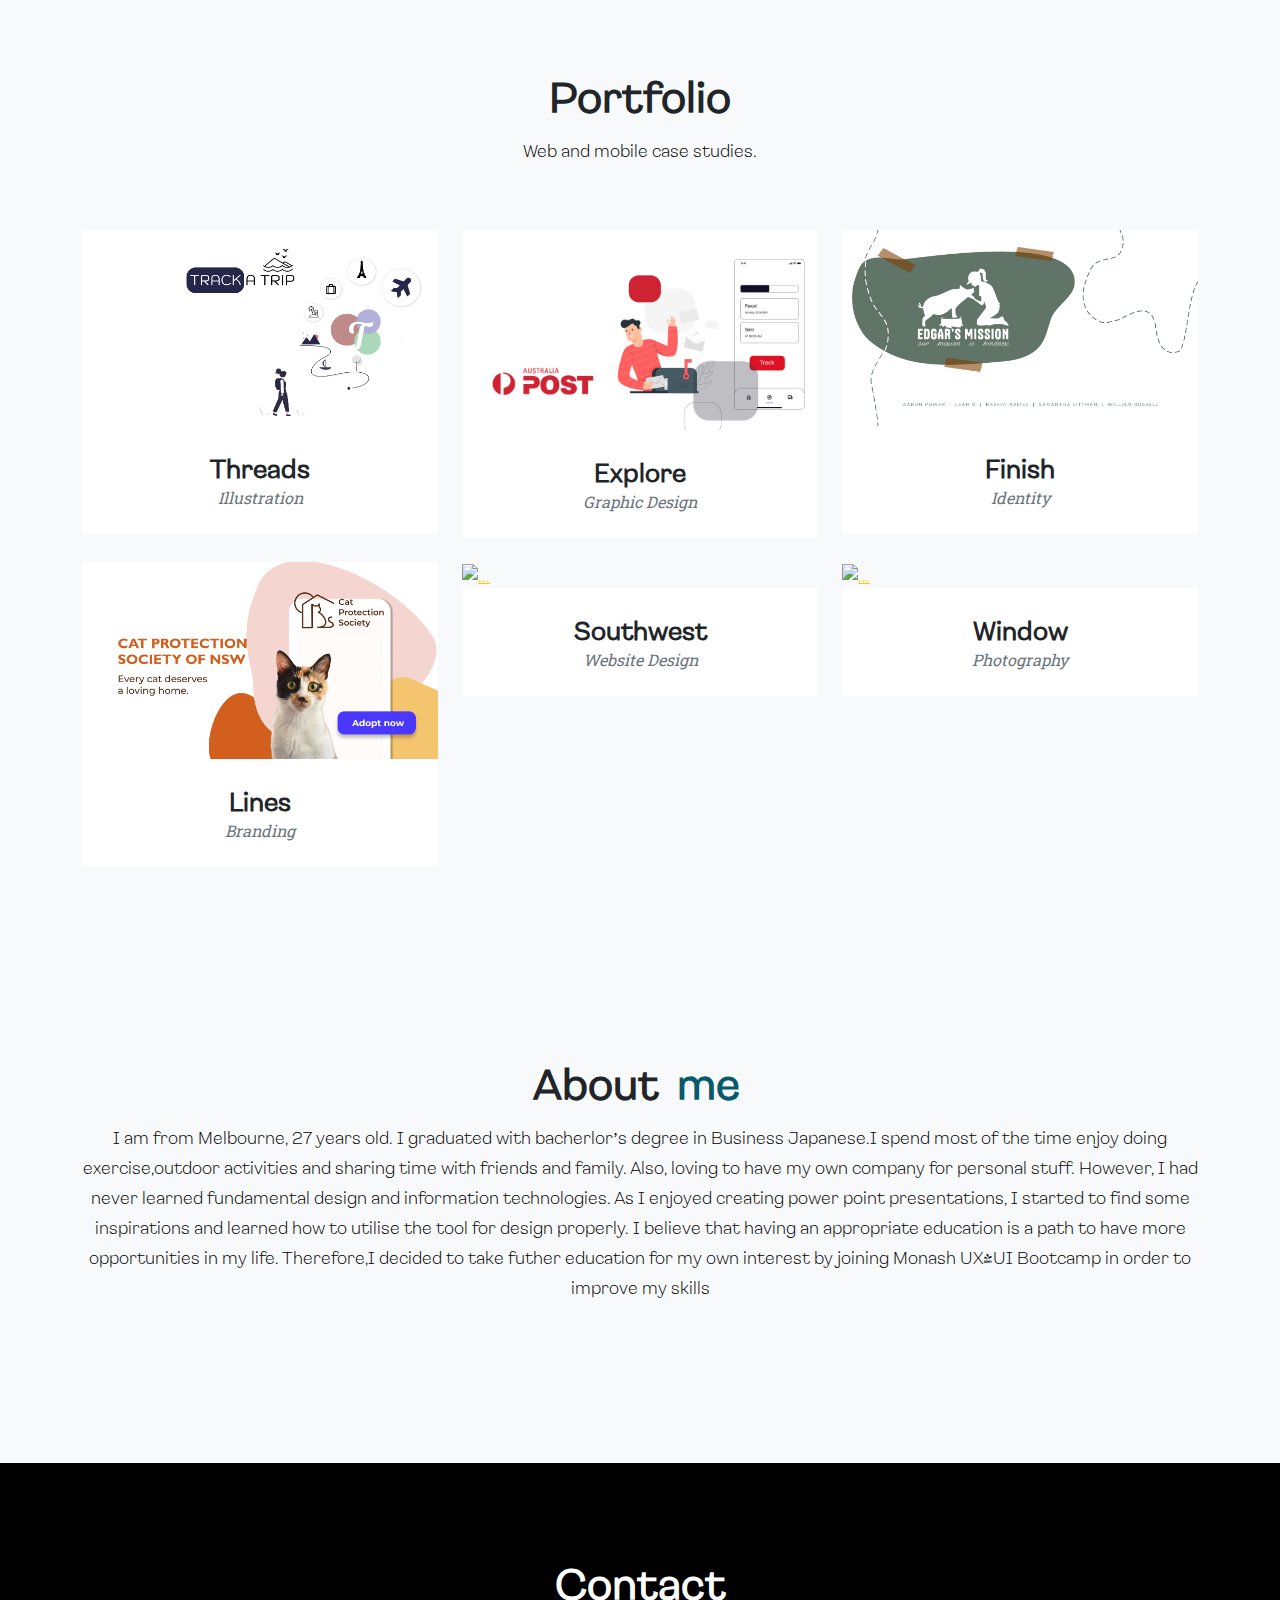
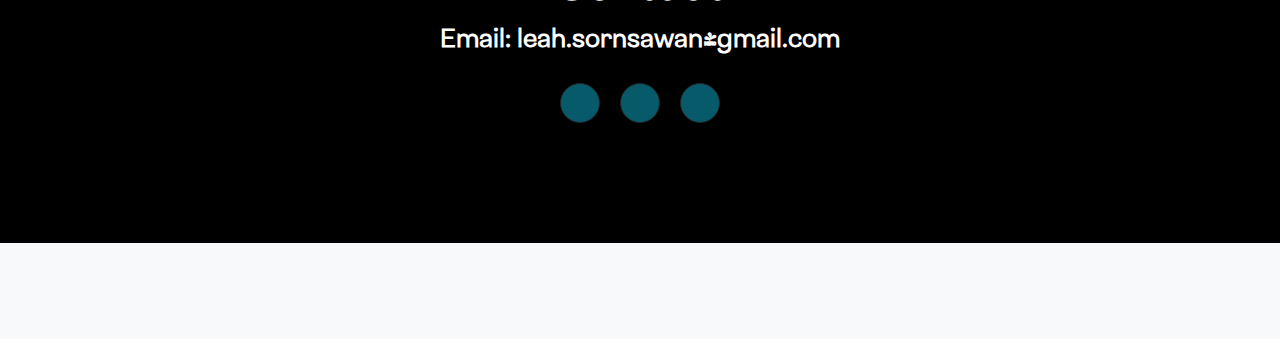
==== commit 1a8ca848: "added" ====
--- a/index2.html
+++ b/index2.html
@@ -105,7 +105,7 @@
                                 <div class="portfolio-hover">
                                     <div class="portfolio-hover-content"><i class="fas fa-plus fa-3x"></i></div>
                                 </div>
-                                <img class="img-fluid" src="./c1-2.png" alt="..." />
+                                <img class="img-fluid" src="./trackatrip.png" alt="..." />
                             </a>
                             <div class="portfolio-caption">
                                 <div class="portfolio-caption-heading">Threads</div>
@@ -120,7 +120,7 @@
                                 <div class="portfolio-hover">
                                     <div class="portfolio-hover-content"><i class="fas fa-plus fa-3x"></i></div>
                                 </div>
-                                <img class="img-fluid" src="./c2.png" alt="..." />
+                                <img class="img-fluid" src="./auspost.png" alt="..." />
                             </a>
                             <div class="portfolio-caption">
                                 <div class="portfolio-caption-heading">Explore</div>
@@ -135,7 +135,7 @@
                                 <div class="portfolio-hover">
                                     <div class="portfolio-hover-content"><i class="fas fa-plus fa-3x"></i></div>
                                 </div>
-                                <img class="img-fluid" src="./c3.png" alt="..." />
+                                <img class="img-fluid" src="./edgard.png" alt="..." />
                             </a>
                             <div class="portfolio-caption">
                                 <div class="portfolio-caption-heading">Finish</div>
@@ -150,7 +150,7 @@
                                 <div class="portfolio-hover">
                                     <div class="portfolio-hover-content"><i class="fas fa-plus fa-3x"></i></div>
                                 </div>
-                                <img class="img-fluid" src="./C4.png" alt="..." />
+                                <img class="img-fluid" src="./catprotection.png" alt="..." />
                             </a>
                             <div class="portfolio-caption">
                                 <div class="portfolio-caption-heading">Lines</div>
